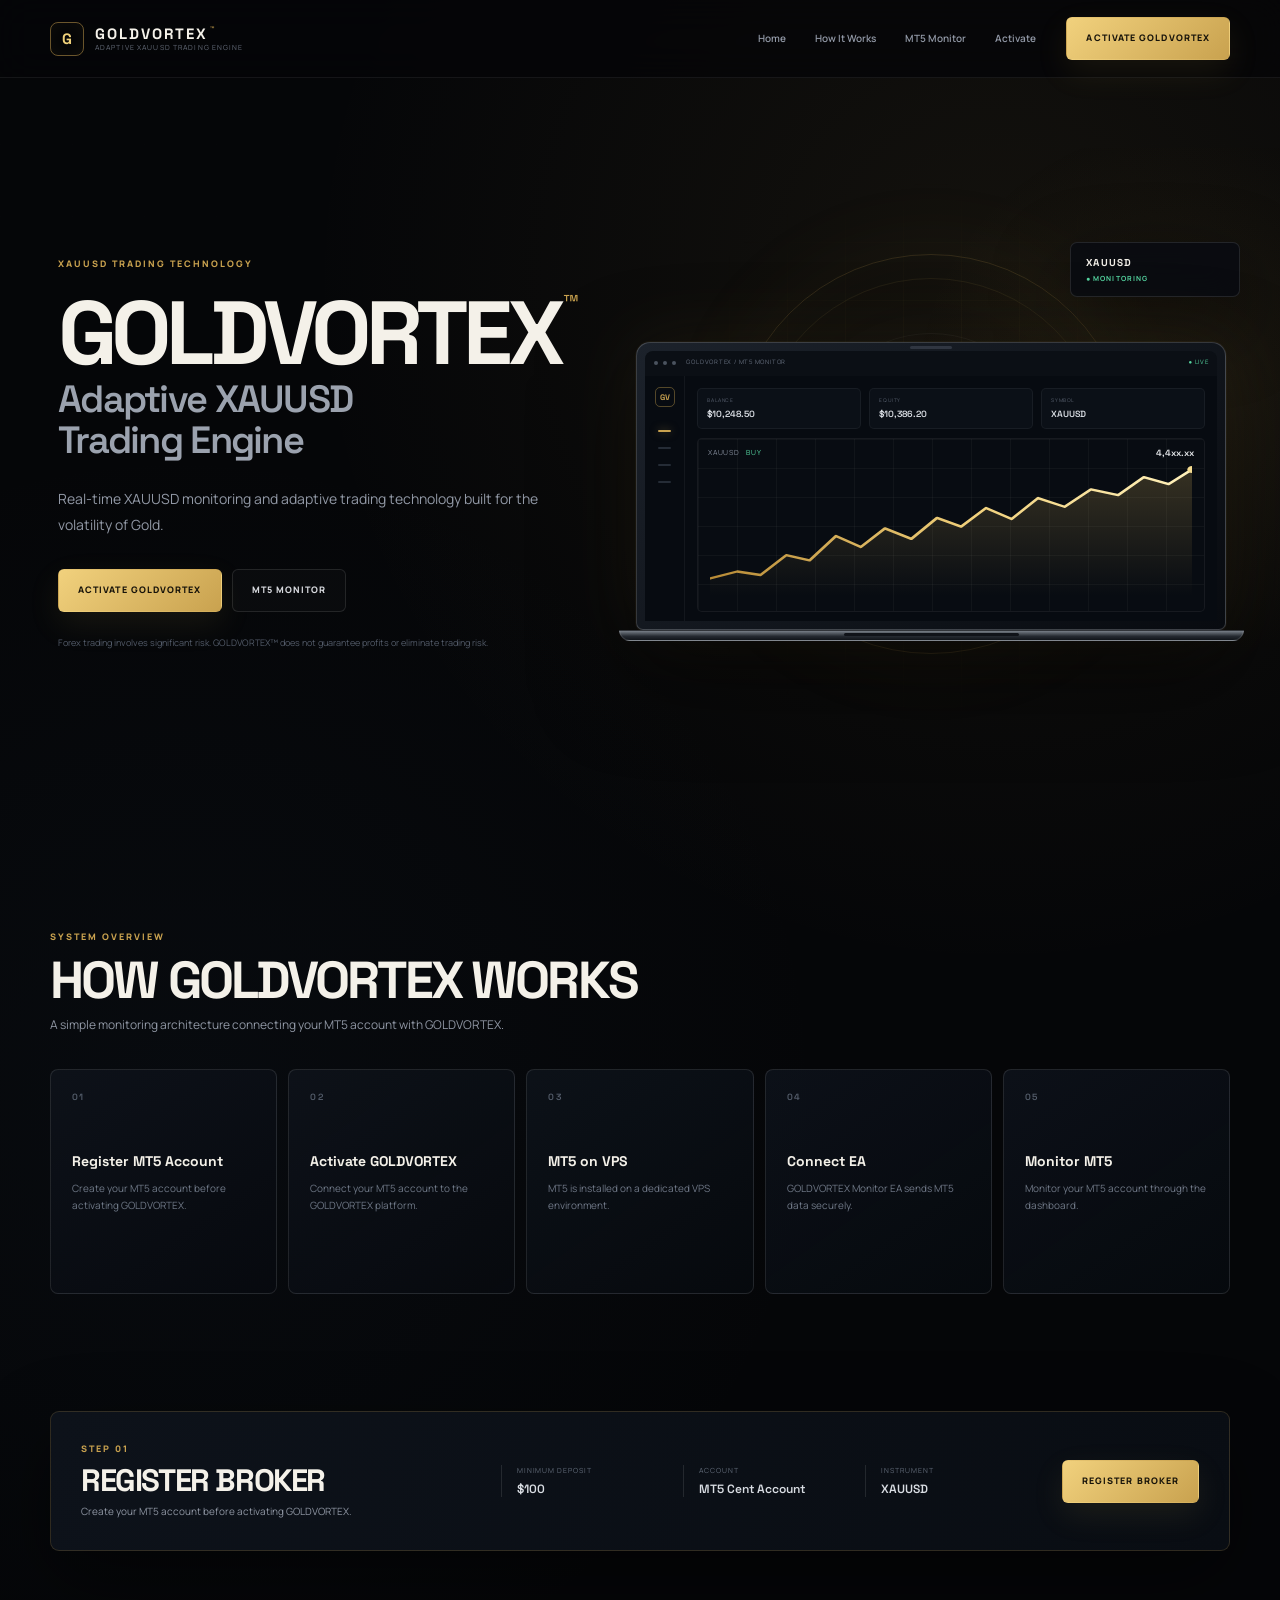
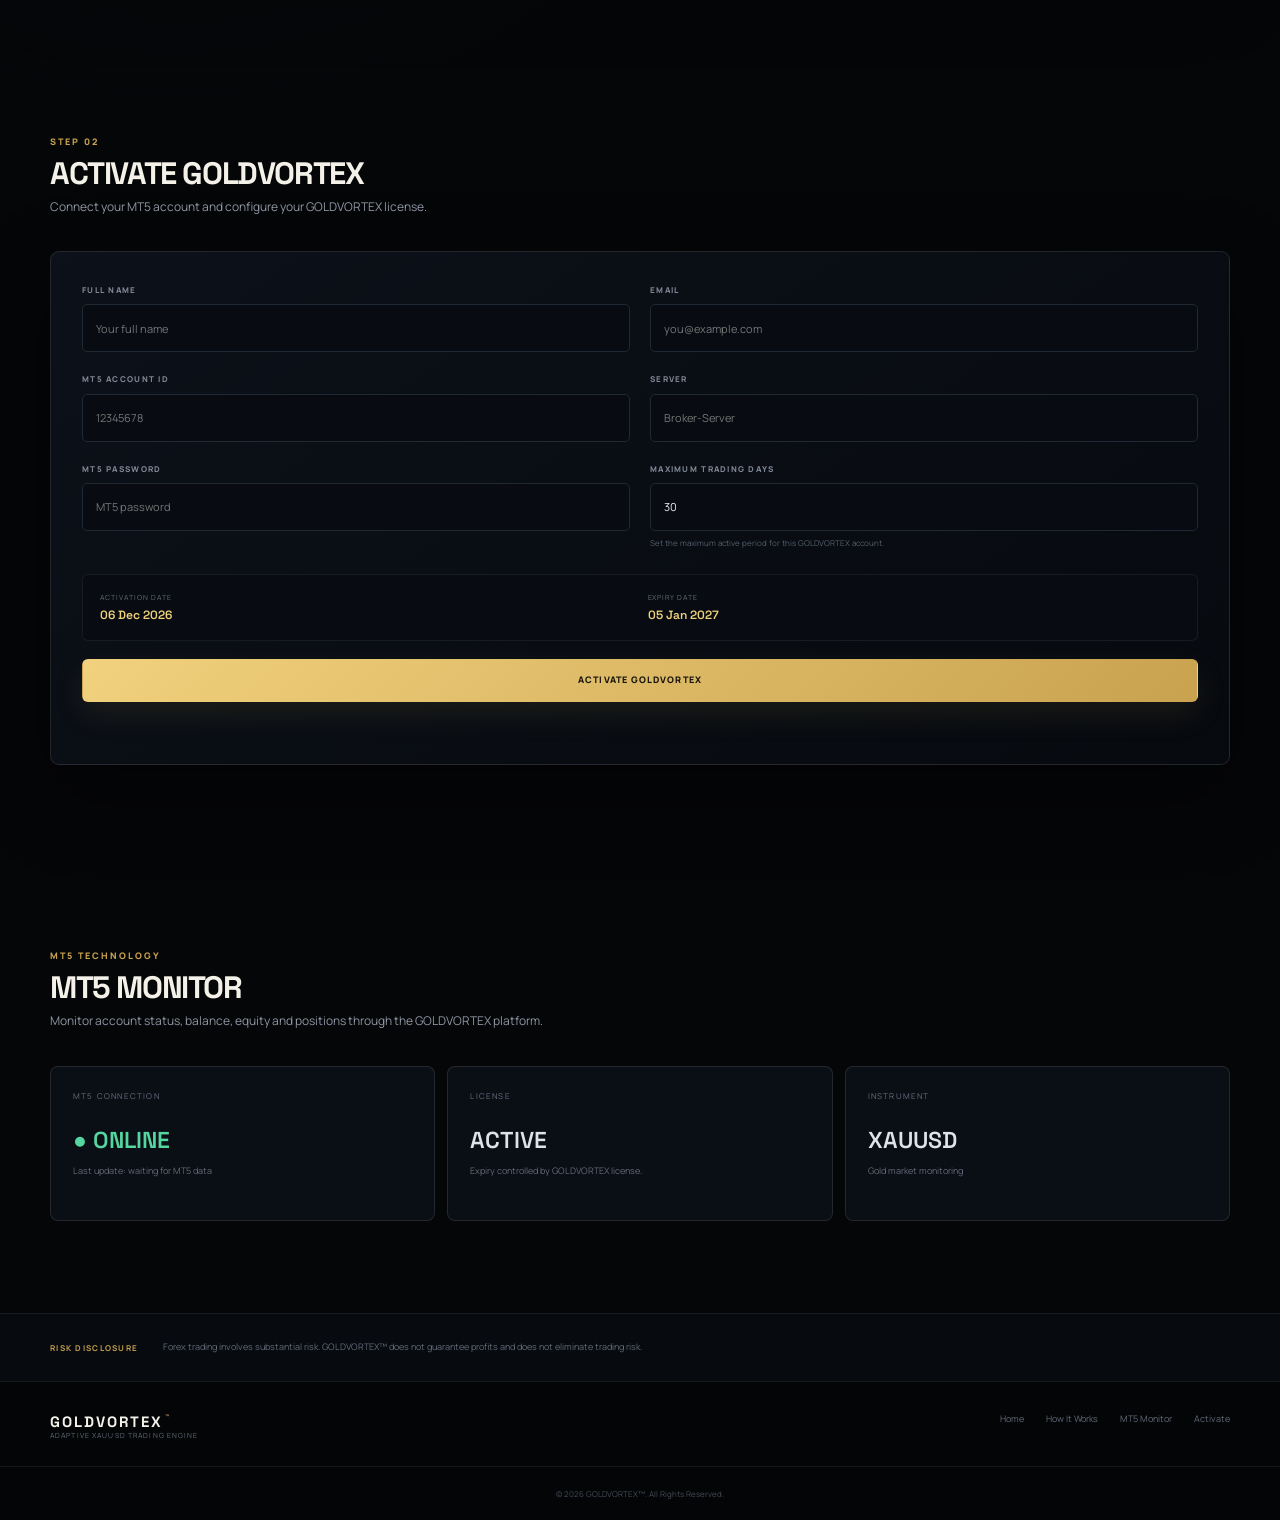
==== index.html @ 2e0321c1 "Add files via upload" ====
<!DOCTYPE html>
<html lang="en">
<head>
    <meta charset="UTF-8">
    <meta name="viewport" content="width=device-width, initial-scale=1.0">

    <title>GOLDVORTEX™ | Adaptive XAUUSD Trading Engine</title>

    <meta name="description"
          content="GOLDVORTEX™ - Adaptive XAUUSD Trading Engine">

    <link rel="preconnect" href="https://fonts.googleapis.com">
    <link rel="preconnect" href="https://fonts.gstatic.com" crossorigin>
    <link href="https://fonts.googleapis.com/css2?family=Manrope:wght@400;500;600;700;800&family=Space+Grotesk:wght@500;600;700&display=swap" rel="stylesheet">
    <link rel="stylesheet" href="style.css">
</head>

<body>

    <!-- =========================
         HEADER
    ========================== -->

    <header class="header">

        <div class="container nav">

            <div class="logo">
                <div class="logo-icon">G</div>

                <div>
                    <div class="logo-name">
                        GOLDVORTEX<span>™</span>
                    </div>

                    <div class="logo-tagline">
                        Adaptive XAUUSD Trading Engine
                    </div>
                </div>
            </div>


            <nav class="menu">

                <a href="#home">Home</a>

                <a href="#how-it-works">
                    How It Works
                </a>

                <a href="#monitor">
                    MT5 Monitor
                </a>

                <a href="#activate">
                    Activate
                </a>

            </nav>


            <a href="#activate"
               class="nav-button">
                ACTIVATE GOLDVORTEX
            </a>

        </div>

    </header>



    <!-- =========================
         HERO
    ========================== -->

    <main>

        <section id="home"
                 class="hero">

            <div class="container hero-grid">

                <div class="hero-content">

                    <div class="eyebrow">
                        XAUUSD TRADING TECHNOLOGY
                    </div>


                    <h1>
                        GOLDVORTEX<span>™</span>
                    </h1>


                    <h2>
                        Adaptive XAUUSD
                        <br>
                        Trading Engine
                    </h2>


                    <p>
                        Real-time XAUUSD monitoring and
                        adaptive trading technology built
                        for the volatility of Gold.
                    </p>


                    <div class="hero-buttons">

                        <a href="#activate"
                           class="button primary">
                            ACTIVATE GOLDVORTEX
                        </a>


                        <a href="#monitor"
                           class="button secondary">
                            MT5 MONITOR
                        </a>

                    </div>


                    <div class="risk-text">

                        Forex trading involves significant
                        risk. GOLDVORTEX™ does not guarantee
                        profits or eliminate trading risk.

                    </div>

                </div>



                <!-- VISUAL -->

                <div class="hero-visual">

                    <div class="grid-background"></div>


                    <div class="gold-ring">

                        <div class="g-symbol">
                            G
                        </div>

                    </div>


                    <div class="market-card">

                        <div>
                            XAUUSD
                        </div>

                        <div class="market-status">
                            ● MONITORING
                        </div>

                    </div>

                    <div class="laptop-visual" aria-label="GOLDVORTEX MT5 dashboard preview">
                        <div class="laptop-screen">
                            <div class="laptop-topbar">
                                <span class="terminal-dot"></span><span class="terminal-dot"></span><span class="terminal-dot"></span>
                                <span class="terminal-title">GOLDVORTEX / MT5 MONITOR</span>
                                <span class="terminal-live">● LIVE</span>
                            </div>
                            <div class="dashboard-mini">
                                <div class="mini-sidebar">
                                    <div class="mini-logo">GV</div>
                                    <span class="mini-active"></span><span></span><span></span><span></span>
                                </div>
                                <div class="mini-main">
                                    <div class="mini-stats">
                                        <div><small>BALANCE</small><b>$10,248.50</b></div>
                                        <div><small>EQUITY</small><b>$10,386.20</b></div>
                                        <div><small>SYMBOL</small><b>XAUUSD</b></div>
                                    </div>
                                    <div class="mini-chart">
                                        <div class="chart-grid"></div>
                                        <svg viewBox="0 0 620 235" preserveAspectRatio="none" aria-hidden="true">
                                            <defs>
                                                <linearGradient id="gvLine" x1="0" x2="1" y1="0" y2="0">
                                                    <stop offset="0" stop-color="#b88b36"/>
                                                    <stop offset=".55" stop-color="#f1d17c"/>
                                                    <stop offset="1" stop-color="#fff1bb"/>
                                                </linearGradient>
                                                <linearGradient id="gvFill" x1="0" x2="0" y1="0" y2="1">
                                                    <stop offset="0" stop-color="#d9b45c" stop-opacity=".22"/>
                                                    <stop offset="1" stop-color="#d9b45c" stop-opacity="0"/>
                                                </linearGradient>
                                            </defs>
                                            <path d="M0 205 L35 193 L65 199 L98 165 L128 174 L162 132 L194 151 L225 119 L259 137 L292 101 L323 116 L355 84 L388 103 L422 67 L456 82 L490 52 L525 62 L558 31 L590 43 L620 18 L620 235 L0 235 Z" fill="url(#gvFill)"/>
                                            <polyline points="0,205 35,193 65,199 98,165 128,174 162,132 194,151 225,119 259,137 292,101 323,116 355,84 388,103 422,67 456,82 490,52 525,62 558,31 590,43 620,18" fill="none" stroke="url(#gvLine)" stroke-width="4" stroke-linecap="round" stroke-linejoin="round"/>
                                            <circle cx="620" cy="18" r="6" fill="#f5dc91"/>
                                        </svg>
                                        <div class="mini-symbol">XAUUSD <span>BUY</span></div>
                                        <div class="mini-price">4,4xx.xx</div>
                                    </div>
                                </div>
                            </div>
                        </div>
                        <div class="laptop-base"><span></span></div>
                    </div>

                </div>

            </div>

        </section>



        <!-- =========================
             HOW IT WORKS
        ========================== -->

        <section id="how-it-works"
                 class="section">

            <div class="container">

                <div class="section-heading">

                    <div class="eyebrow">
                        SYSTEM OVERVIEW
                    </div>

                    <h2>
                        HOW GOLDVORTEX WORKS
                    </h2>

                    <p>
                        A simple monitoring architecture
                        connecting your MT5 account with
                        GOLDVORTEX.
                    </p>

                </div>


                <div class="steps">

                    <div class="step-card">

                        <div class="step-number">
                            01
                        </div>

                        <h3>
                            Register MT5 Account
                        </h3>

                        <p>
                            Create your MT5 account
                            before activating
                            GOLDVORTEX.
                        </p>

                    </div>


                    <div class="step-card">

                        <div class="step-number">
                            02
                        </div>

                        <h3>
                            Activate GOLDVORTEX
                        </h3>

                        <p>
                            Connect your MT5 account
                            to the GOLDVORTEX platform.
                        </p>

                    </div>


                    <div class="step-card">

                        <div class="step-number">
                            03
                        </div>

                        <h3>
                            MT5 on VPS
                        </h3>

                        <p>
                            MT5 is installed on a
                            dedicated VPS environment.
                        </p>

                    </div>


                    <div class="step-card">

                        <div class="step-number">
                            04
                        </div>

                        <h3>
                            Connect EA
                        </h3>

                        <p>
                            GOLDVORTEX Monitor EA
                            sends MT5 data securely.
                        </p>

                    </div>


                    <div class="step-card">

                        <div class="step-number">
                            05
                        </div>

                        <h3>
                            Monitor MT5
                        </h3>

                        <p>
                            Monitor your MT5 account
                            through the dashboard.
                        </p>

                    </div>

                </div>

            </div>

        </section>



        <!-- =========================
             BROKER
        ========================== -->

        <section class="section broker-section">

            <div class="container">

                <div class="broker-card">

                    <div>

                        <div class="eyebrow">
                            STEP 01
                        </div>

                        <h2>
                            REGISTER BROKER
                        </h2>

                        <p>
                            Create your MT5 account
                            before activating GOLDVORTEX.
                        </p>

                    </div>


                    <div class="broker-info">

                        <div>
                            <span>
                                Minimum Deposit
                            </span>

                            <strong>
                                $100
                            </strong>
                        </div>


                        <div>
                            <span>
                                Account
                            </span>

                            <strong>
                                MT5 Cent Account
                            </strong>
                        </div>


                        <div>
                            <span>
                                Instrument
                            </span>

                            <strong>
                                XAUUSD
                            </strong>
                        </div>

                    </div>


                    <a
                        href="https://ma.valetax-indonesia.com/p/165791"
                        target="_blank"
                        rel="noopener noreferrer"
                        class="button primary">

                        REGISTER BROKER

                    </a>

                </div>

            </div>

        </section>



        <!-- =========================
             ACTIVATION
        ========================== -->

        <section id="activate"
                 class="section activation-section">

            <div class="container">

                <div class="section-heading">

                    <div class="eyebrow">
                        STEP 02
                    </div>

                    <h2>
                        ACTIVATE GOLDVORTEX
                    </h2>

                    <p>
                        Connect your MT5 account and
                        configure your GOLDVORTEX license.
                    </p>

                </div>


                <div class="activation-card">

                    <form id="activationForm">

                        <div class="form-grid">


                            <div class="form-group">

                                <label>
                                    FULL NAME
                                </label>

                                <input
                                    type="text"
                                    id="name"
                                    placeholder="Your full name"
                                    required>

                            </div>


                            <div class="form-group">

                                <label>
                                    EMAIL
                                </label>

                                <input
                                    type="email"
                                    id="email"
                                    placeholder="you@example.com"
                                    required>

                            </div>


                            <div class="form-group">

                                <label>
                                    MT5 ACCOUNT ID
                                </label>

                                <input
                                    type="text"
                                    id="mt5"
                                    placeholder="12345678"
                                    required>

                            </div>


                            <div class="form-group">

                                <label>
                                    SERVER
                                </label>

                                <input
                                    type="text"
                                    id="server"
                                    placeholder="Broker-Server"
                                    required>

                            </div>


                            <div class="form-group">

                                <label>
                                    MT5 PASSWORD
                                </label>

                                <input
                                    type="password"
                                    id="password"
                                    placeholder="MT5 password"
                                    required>

                            </div>


                            <div class="form-group">

                                <label>
                                    MAXIMUM TRADING DAYS
                                </label>

                                <input
                                    type="number"
                                    id="tradingDays"
                                    min="1"
                                    value="30"
                                    placeholder="30"
                                    required>

                                <small>
                                    Set the maximum active period
                                    for this GOLDVORTEX account.
                                </small>

                            </div>

                        </div>


                        <div class="license-preview">

                            <div>

                                <span>
                                    ACTIVATION DATE
                                </span>

                                <strong id="activationDate">
                                    -
                                </strong>

                            </div>


                            <div>

                                <span>
                                    EXPIRY DATE
                                </span>

                                <strong id="expiryDate">
                                    -
                                </strong>

                            </div>

                        </div>


                        <button
                            type="submit"
                            class="button primary full">

                            ACTIVATE GOLDVORTEX

                        </button>


                        <div
                            id="activationMessage"
                            class="activation-message">

                        </div>

                    </form>

                </div>

            </div>

        </section>



        <!-- =========================
             MT5 MONITOR
        ========================== -->

        <section id="monitor"
                 class="section monitor-section">

            <div class="container">

                <div class="section-heading">

                    <div class="eyebrow">
                        MT5 TECHNOLOGY
                    </div>

                    <h2>
                        MT5 MONITOR
                    </h2>

                    <p>
                        Monitor account status,
                        balance, equity and positions
                        through the GOLDVORTEX platform.
                    </p>

                </div>


                <div class="monitor-grid">


                    <div class="monitor-card">

                        <span>
                            MT5 CONNECTION
                        </span>

                        <strong class="online">
                            ● ONLINE
                        </strong>

                        <small>
                            Last update:
                            waiting for MT5 data
                        </small>

                    </div>


                    <div class="monitor-card">

                        <span>
                            LICENSE
                        </span>

                        <strong>
                            ACTIVE
                        </strong>

                        <small>
                            Expiry controlled by
                            GOLDVORTEX license.
                        </small>

                    </div>


                    <div class="monitor-card">

                        <span>
                            INSTRUMENT
                        </span>

                        <strong>
                            XAUUSD
                        </strong>

                        <small>
                            Gold market monitoring
                        </small>

                    </div>

                </div>

            </div>

        </section>



        <!-- =========================
             DISCLAIMER
        ========================== -->

        <section class="disclaimer">

            <div class="container">

                <strong>
                    RISK DISCLOSURE
                </strong>

                <p>
                    Forex trading involves substantial risk.
                    GOLDVORTEX™ does not guarantee profits
                    and does not eliminate trading risk.
                </p>

            </div>

        </section>

    </main>



    <!-- =========================
         FOOTER
    ========================== -->

    <footer>

        <div class="container footer-content">

            <div>

                <div class="logo-name">
                    GOLDVORTEX<span>™</span>
                </div>

                <div class="logo-tagline">
                    Adaptive XAUUSD Trading Engine
                </div>

            </div>


            <div class="footer-links">

                <a href="#home">
                    Home
                </a>

                <a href="#how-it-works">
                    How It Works
                </a>

                <a href="#monitor">
                    MT5 Monitor
                </a>

                <a href="#activate">
                    Activate
                </a>

            </div>

        </div>


        <div class="copyright">

            © 2026 GOLDVORTEX™.
            All Rights Reserved.

        </div>

    </footer>


    <script src="script.js"></script>

</body>
</html>
---- style.css ----
:root{
  --bg:#050608;
  --bg-soft:#080b10;
  --panel:#0b0f16;
  --panel-2:#0e131c;
  --gold:#c9a24f;
  --gold-bright:#f0d27b;
  --gold-soft:rgba(201,162,79,.16);
  --text:#f4f1e9;
  --muted:#8f96a3;
  --muted-2:#666e7d;
  --line:rgba(255,255,255,.105);
  --line-soft:rgba(255,255,255,.065);
  --green:#55d5a0;
  --shadow:0 28px 80px rgba(0,0,0,.48);
}
*{box-sizing:border-box}
html{scroll-behavior:smooth}
body{
  margin:0;
  background:
    radial-gradient(circle at 78% 9%,rgba(201,162,79,.075),transparent 23%),
    radial-gradient(circle at 14% 35%,rgba(45,76,110,.065),transparent 28%),
    var(--bg);
  color:var(--text);
  font-family:"Manrope",Arial,sans-serif;
  line-height:1.65;
  overflow-x:hidden;
}
body:before{
  content:"";position:fixed;inset:0;z-index:-1;pointer-events:none;opacity:.32;
  background-image:linear-gradient(rgba(255,255,255,.018) 1px,transparent 1px),linear-gradient(90deg,rgba(255,255,255,.018) 1px,transparent 1px);
  background-size:72px 72px;
  mask-image:linear-gradient(to bottom,#000 0%,transparent 75%);
}
a{color:inherit;text-decoration:none}
button,input{font:inherit}
.container{width:min(1180px,calc(100% - 52px));margin:0 auto}
.header{
  position:sticky;top:0;z-index:100;
  height:78px;
  background:rgba(5,6,8,.82);
  border-bottom:1px solid var(--line-soft);
  backdrop-filter:blur(18px);
}
.nav{height:100%;display:flex;align-items:center;justify-content:space-between;gap:30px}
.logo{display:flex;align-items:center;gap:11px}
.logo-icon{
  width:34px;height:34px;border:1px solid rgba(201,162,79,.52);
  border-radius:8px;display:grid;place-items:center;
  color:var(--gold-bright);font:700 15px "Space Grotesk",sans-serif;
  box-shadow:inset 0 0 18px rgba(201,162,79,.06)
}
.logo-name{
  font:700 15px "Space Grotesk",sans-serif;
  letter-spacing:.13em;color:#f5f2ea
}
.logo-name span{color:var(--gold);font-size:8px;vertical-align:top;margin-left:2px}
.logo-tagline{
  color:#646c79;font-size:7px;letter-spacing:.16em;text-transform:uppercase;
  margin-top:-1px
}
.menu{display:flex;align-items:center;gap:29px;margin-left:auto}
.menu a{
  color:#9299a7;font-size:10px;font-weight:600;
  transition:.25s
}
.menu a:hover{color:var(--gold-bright)}
.nav-button,.button{
  display:inline-flex;align-items:center;justify-content:center;
  border-radius:6px;border:1px solid transparent;
  min-height:43px;padding:0 19px;
  font-size:9px;font-weight:800;letter-spacing:.12em;
  transition:.25s;cursor:pointer
}
.nav-button,.button.primary{
  color:#17130a;
  background:linear-gradient(135deg,#f1d17d,#c9a24f);
  box-shadow:0 12px 32px rgba(201,162,79,.10)
}
.nav-button:hover,.button.primary:hover{transform:translateY(-2px);filter:brightness(1.06)}
.button.secondary{
  color:#d7d9de;border-color:var(--line);
  background:rgba(255,255,255,.018)
}
.button.secondary:hover{border-color:rgba(201,162,79,.38)}
.hero{
  position:relative;min-height:760px;display:flex;align-items:center;
  padding:92px 0 100px;overflow:hidden
}
.hero:after{
  content:"";position:absolute;width:700px;height:500px;right:-260px;top:70px;
  background:radial-gradient(circle,rgba(201,162,79,.075),transparent 65%);
  pointer-events:none
}
.hero-grid{display:grid;grid-template-columns:46% 54%;align-items:center;gap:20px}
.hero-content{position:relative;z-index:5;padding-left:8px}
.eyebrow{
  color:var(--gold);font-size:9px;font-weight:800;letter-spacing:.22em;
  text-transform:uppercase
}
h1,h2,h3{font-family:"Space Grotesk",sans-serif}
.hero h1{
  margin:20px 0 4px;
  font-size:clamp(52px,7vw,91px);
  line-height:.92;letter-spacing:-.065em;font-weight:700
}
.hero h1 span{color:var(--gold);font-size:.32em;vertical-align:top;margin-left:3px}
.hero h2{
  margin:0 0 25px;
  color:#9ba2ae;font-size:clamp(24px,3vw,38px);
  line-height:1.08;letter-spacing:-.045em;font-weight:600
}
.hero-content>p{
  max-width:520px;color:#9299a6;font-size:14px;line-height:1.85;margin:0
}
.hero-buttons{display:flex;gap:10px;flex-wrap:wrap;margin-top:32px}
.risk-text{
  max-width:510px;margin-top:23px;color:#535b69;font-size:9px;line-height:1.7
}
.hero-visual{
  min-height:540px;position:relative;display:flex;align-items:center;justify-content:center
}
.grid-background{
  position:absolute;inset:0;border-radius:50%;
  background-image:linear-gradient(rgba(201,162,79,.045) 1px,transparent 1px),linear-gradient(90deg,rgba(201,162,79,.045) 1px,transparent 1px);
  background-size:58px 58px;
  mask-image:radial-gradient(circle,#000 20%,transparent 70%);
}
.gold-ring{
  position:absolute;width:400px;height:400px;border-radius:50%;
  border:1px solid rgba(201,162,79,.18);
  box-shadow:0 0 100px rgba(201,162,79,.055),inset 0 0 90px rgba(201,162,79,.035)
}
.gold-ring:before,.gold-ring:after{
  content:"";position:absolute;border-radius:50%;inset:23px;border:1px solid rgba(201,162,79,.09)
}
.gold-ring:after{inset:78px;border-color:rgba(255,255,255,.045)}
.g-symbol{
  position:absolute;inset:0;display:grid;place-items:center;
  color:rgba(201,162,79,.20);font:700 180px "Space Grotesk",sans-serif
}
.market-card{
  position:absolute;right:10px;top:58px;z-index:5;
  min-width:170px;padding:13px 15px;border:1px solid var(--line);
  border-radius:7px;background:rgba(9,12,17,.9);backdrop-filter:blur(14px);
  font:700 10px "Space Grotesk";letter-spacing:.13em;box-shadow:var(--shadow)
}
.market-status{color:var(--green);font:700 7px "Manrope";letter-spacing:.15em;margin-top:5px}

/* Laptop visual: an added hero decoration only; page section order remains unchanged. */
.laptop-visual{
  position:relative;z-index:8;width:min(590px,96%);margin-top:74px;
  filter:drop-shadow(0 32px 45px rgba(0,0,0,.55))
}
.laptop-screen{
  position:relative;padding:8px;border:1px solid rgba(255,255,255,.18);
  border-radius:14px 14px 7px 7px;background:linear-gradient(145deg,#1c222b,#080b10);
  box-shadow:0 0 0 1px rgba(201,162,79,.05),0 0 70px rgba(201,162,79,.08)
}
.laptop-screen:before{
  content:"";position:absolute;left:50%;top:3px;transform:translateX(-50%);
  width:42px;height:3px;border-radius:20px;background:#303641
}
.laptop-topbar{
  height:25px;display:flex;align-items:center;gap:5px;padding:0 9px;
  border-radius:8px 8px 0 0;background:#0b0f15;color:#687180;font-size:6px
}
.terminal-dot{width:4px;height:4px;border-radius:50%;background:#4b535f}
.terminal-title{margin-left:5px;letter-spacing:.13em}
.terminal-live{margin-left:auto;color:var(--green);letter-spacing:.12em}
.dashboard-mini{display:flex;height:245px;background:#070b11}
.mini-sidebar{width:40px;padding:11px 9px;border-right:1px solid rgba(255,255,255,.05);display:flex;flex-direction:column;align-items:center;gap:15px}
.mini-sidebar span{width:13px;height:2px;background:#252c36;border-radius:4px}
.mini-sidebar .mini-active{background:var(--gold);box-shadow:0 0 8px rgba(201,162,79,.5)}
.mini-logo{width:20px;height:20px;border:1px solid rgba(201,162,79,.4);border-radius:5px;display:grid;place-items:center;color:var(--gold);font:700 8px "Space Grotesk";margin-bottom:8px}
.mini-main{flex:1;padding:12px}
.mini-stats{display:grid;grid-template-columns:repeat(3,1fr);gap:8px;margin-bottom:9px}
.mini-stats>div{padding:8px 9px;border:1px solid rgba(255,255,255,.055);border-radius:5px;background:#0b1017}
.mini-stats small{display:block;color:#596170;font-size:5px;letter-spacing:.12em}
.mini-stats b{display:block;color:#d9dde3;font:600 9px "Space Grotesk";margin-top:3px}
.mini-chart{position:relative;height:174px;border:1px solid rgba(255,255,255,.06);border-radius:5px;overflow:hidden;background:#080c12}
.chart-grid{position:absolute;inset:0;background-image:linear-gradient(rgba(255,255,255,.035) 1px,transparent 1px),linear-gradient(90deg,rgba(255,255,255,.035) 1px,transparent 1px);background-size:39px 29px}
.mini-chart svg{position:absolute;inset:20px 12px 15px;width:calc(100% - 24px);height:calc(100% - 35px)}
.mini-symbol{position:absolute;top:8px;left:10px;color:#838b99;font-size:7px;letter-spacing:.1em}
.mini-symbol span{color:var(--green);margin-left:5px}
.mini-price{position:absolute;right:10px;top:8px;color:#e5e7ea;font:600 9px "Space Grotesk"}
.laptop-base{
  width:106%;height:11px;margin-left:-3%;border-radius:0 0 14px 14px;
  background:linear-gradient(180deg,#777e87,#252a31 58%,#11151a);
  border:1px solid rgba(255,255,255,.12);position:relative
}
.laptop-base span{
  position:absolute;width:28%;height:3px;left:36%;top:2px;border-radius:10px;
  background:#101319
}

.section{padding:92px 0}
.section-heading{margin-bottom:34px}
.section-heading h2{
  margin:9px 0 8px;font-size:clamp(32px,4.2vw,52px);
  line-height:1;letter-spacing:-.055em
}
.section-heading p{max-width:620px;margin:0;color:var(--muted);font-size:12px;line-height:1.8}
.steps{display:grid;grid-template-columns:repeat(5,1fr);gap:11px}
.step-card{
  min-height:225px;padding:21px;border:1px solid var(--line);
  border-radius:8px;background:linear-gradient(145deg,rgba(14,19,27,.86),rgba(7,10,15,.82));
  transition:.3s;position:relative;overflow:hidden
}
.step-card:before{
  content:"";position:absolute;inset:0;background:radial-gradient(circle at 15% 10%,rgba(201,162,79,.07),transparent 45%);opacity:0;transition:.3s
}
.step-card:hover{transform:translateY(-5px);border-color:rgba(201,162,79,.34)}
.step-card:hover:before{opacity:1}
.step-number{color:#555e6c;font:600 9px "Space Grotesk";letter-spacing:.15em}
.step-card h3{position:relative;margin:50px 0 9px;font-size:14px;line-height:1.25}
.step-card p{position:relative;color:#707988;font-size:10px;line-height:1.75;margin:0}
.broker-section{padding-top:25px}
.broker-card{
  display:grid;grid-template-columns:1.1fr 1.5fr auto;align-items:center;gap:30px;
  padding:30px;border:1px solid rgba(201,162,79,.20);border-radius:9px;
  background:linear-gradient(110deg,#0d121a,#090d13);
  box-shadow:var(--shadow)
}
.broker-card h2,.activation-section h2,.monitor-section h2{
  margin:8px 0 7px;font-size:31px;letter-spacing:-.045em;line-height:1
}
.broker-card p{margin:0;color:var(--muted);font-size:10px}
.broker-info{display:grid;grid-template-columns:repeat(3,1fr);gap:15px}
.broker-info>div{padding-left:15px;border-left:1px solid var(--line)}
.broker-info span,.license-preview span{display:block;color:#626b79;font-size:7px;letter-spacing:.14em;text-transform:uppercase}
.broker-info strong{display:block;color:#d9dde3;font:600 12px "Space Grotesk";margin-top:5px}
.activation-card{
  padding:31px;border:1px solid var(--line);border-radius:9px;
  background:linear-gradient(145deg,rgba(13,18,27,.95),rgba(7,10,15,.94));
  box-shadow:var(--shadow)
}
.form-grid{display:grid;grid-template-columns:repeat(2,1fr);gap:20px}
.form-group label{display:block;color:#7e8794;font-size:8px;font-weight:800;letter-spacing:.16em}
.form-group input{
  width:100%;height:48px;margin-top:8px;padding:0 13px;
  border:1px solid #202834;border-radius:5px;background:#080c12;color:#eef0f3;
  outline:none;font-size:11px;transition:.2s
}
.form-group input:focus{border-color:rgba(201,162,79,.55);box-shadow:0 0 0 3px rgba(201,162,79,.05)}
.form-group small{display:block;color:#555e6b;font-size:8px;line-height:1.5;margin-top:6px}
.license-preview{
  display:grid;grid-template-columns:1fr 1fr;gap:15px;margin-top:25px;
  padding:17px;border:1px solid var(--line-soft);border-radius:6px;background:#080c12
}
.license-preview strong{display:block;color:var(--gold-bright);font:600 12px "Space Grotesk";margin-top:4px}
.button.full{width:100%;margin-top:18px}
.activation-message{min-height:20px;text-align:center;color:#687181;font-size:9px;margin-top:11px}
.monitor-grid{display:grid;grid-template-columns:repeat(3,1fr);gap:12px}
.monitor-card{
  min-height:155px;padding:22px;border:1px solid var(--line);border-radius:8px;
  background:#0a0e15
}
.monitor-card>span{display:block;color:#666f7e;font-size:8px;letter-spacing:.15em}
.monitor-card strong{display:block;color:#dfe2e7;font:600 23px "Space Grotesk";margin:23px 0 9px}
.monitor-card strong.online{color:var(--green)}
.monitor-card small{display:block;color:#626b78;font-size:9px;line-height:1.6}
.disclaimer{padding:26px 0;border-top:1px solid var(--line-soft);border-bottom:1px solid var(--line-soft);background:#070a0f}
.disclaimer .container{display:flex;align-items:center;gap:25px}
.disclaimer strong{color:var(--gold);font-size:8px;letter-spacing:.16em;white-space:nowrap}
.disclaimer p{margin:0;color:#626b78;font-size:9px}
footer{padding:30px 0 20px;background:#040507}
.footer-content{display:flex;align-items:start;justify-content:space-between;gap:30px}
.footer-links{display:flex;gap:22px}
.footer-links a{color:#626a78;font-size:9px}
.footer-links a:hover{color:var(--gold)}
.copyright{text-align:center;color:#444c58;font-size:8px;margin-top:25px;padding-top:20px;border-top:1px solid var(--line-soft)}
@media(max-width:1000px){
  .menu{gap:16px}
  .hero-grid{grid-template-columns:1fr}
  .hero{padding-top:65px}
  .hero-content{max-width:700px}
  .hero-visual{min-height:570px}
  .steps{grid-template-columns:repeat(3,1fr)}
  .broker-card{grid-template-columns:1fr}
  .broker-info{max-width:700px}
}
@media(max-width:760px){
  .container{width:min(100% - 32px,640px)}
  .header{height:70px}
  .nav{height:70px}
  .menu,.nav-button{display:none}
  .hero{min-height:auto;padding:65px 0 75px}
  .hero h1{font-size:54px}
  .hero h2{font-size:27px}
  .hero-visual{min-height:480px;margin-top:15px}
  .gold-ring{width:310px;height:310px}
  .g-symbol{font-size:140px}
  .market-card{right:0;top:22px}
  .laptop-visual{width:100%;margin-top:85px}
  .dashboard-mini{height:210px}
  .steps,.monitor-grid{grid-template-columns:1fr}
  .step-card{min-height:180px}
  .step-card h3{margin-top:35px}
  .form-grid{grid-template-columns:1fr}
  .broker-info{grid-template-columns:1fr}
  .disclaimer .container,.footer-content{flex-direction:column;align-items:flex-start}
  .footer-links{flex-wrap:wrap}
}
@media(max-width:450px){
  .hero h1{font-size:46px}
  .hero-visual{min-height:410px}
  .gold-ring{width:255px;height:255px}
  .g-symbol{font-size:112px}
  .laptop-visual{margin-top:72px}
  .dashboard-mini{height:170px}
  .mini-sidebar{width:31px;padding:9px 6px}
  .mini-main{padding:8px}
  .mini-stats{gap:4px}
  .mini-stats>div{padding:5px}
  .mini-stats b{font-size:7px}
  .mini-chart{height:128px}
  .mini-stats small,.mini-sidebar,.terminal-title{font-size:4px}
  .terminal-live{font-size:5px}
}
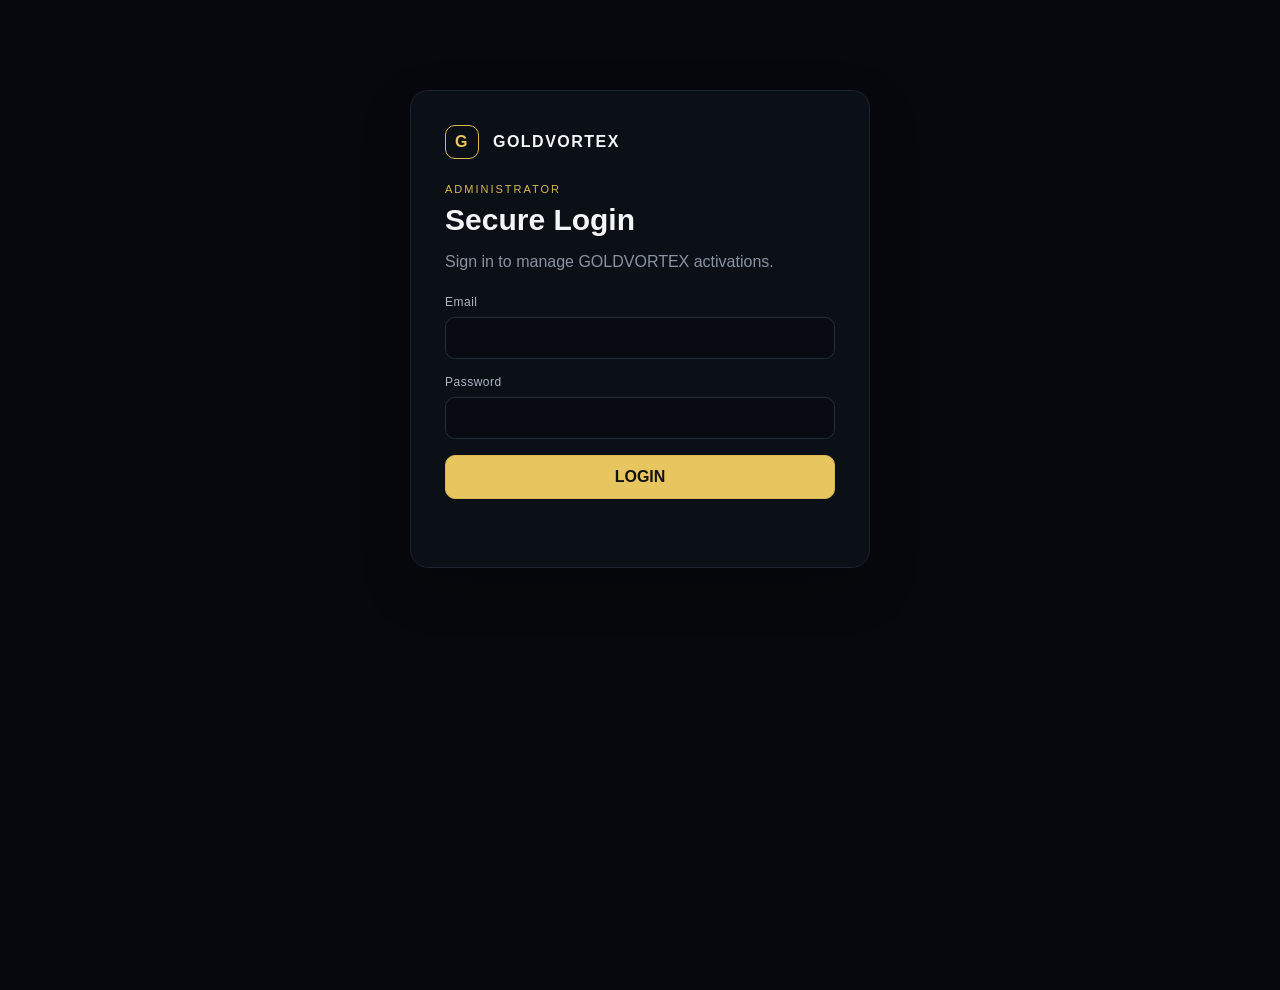
==== commit 1f44cc42: "Add files via upload" ====
--- a/index.html
+++ b/index.html
@@ -1,792 +1,90 @@
-<!DOCTYPE html>
+<!doctype html>
 <html lang="en">
 <head>
-    <meta charset="UTF-8">
-    <meta name="viewport" content="width=device-width, initial-scale=1.0">
+  <meta charset="utf-8">
+  <meta name="viewport" content="width=device-width,initial-scale=1">
+  <title>GOLDVORTEX Admin — Activation Management v1.0.2</title>
+  <link rel="stylesheet" href="./style.css">
+</head>
+<body>
+  <div id="app">
+    <section id="loginView" class="view">
+      <div class="card login-card">
+        <div class="brand"><span>G</span> GOLDVORTEX</div>
+        <div class="eyebrow">ADMINISTRATOR</div>
+        <h1>Secure Login</h1>
+        <p class="muted">Sign in to manage GOLDVORTEX activations.</p>
+        <form id="loginForm">
+          <label>Email<input id="loginEmail" type="email" autocomplete="username" required></label>
+          <label>Password<input id="loginPassword" type="password" autocomplete="current-password" required></label>
+          <button class="primary" type="submit">LOGIN</button>
+          <div id="loginMsg" class="msg"></div>
+        </form>
+      </div>
+    </section>
 
-    <title>GOLDVORTEX™ | Adaptive XAUUSD Trading Engine</title>
+    <section id="dashboardView" class="view hidden">
+      <header class="topbar">
+        <div class="brand"><span>G</span> GOLDVORTEX <small>ADMIN</small></div>
+        <div class="top-actions"><span id="adminName" class="muted"></span><button id="logoutBtn" class="ghost">LOGOUT</button></div>
+      </header>
 
-    <meta name="description"
-          content="GOLDVORTEX™ - Adaptive XAUUSD Trading Engine">
-
-    <link rel="preconnect" href="https://fonts.googleapis.com">
-    <link rel="preconnect" href="https://fonts.gstatic.com" crossorigin>
-    <link href="https://fonts.googleapis.com/css2?family=Manrope:wght@400;500;600;700;800&family=Space+Grotesk:wght@500;600;700&display=swap" rel="stylesheet">
-    <link rel="stylesheet" href="style.css">
-</head>
-
-<body>
-
-    <!-- =========================
-         HEADER
-    ========================== -->
-
-    <header class="header">
-
-        <div class="container nav">
-
-            <div class="logo">
-                <div class="logo-icon">G</div>
-
-                <div>
-                    <div class="logo-name">
-                        GOLDVORTEX<span>™</span>
-                    </div>
-
-                    <div class="logo-tagline">
-                        Adaptive XAUUSD Trading Engine
-                    </div>
-                </div>
-            </div>
-
-
-            <nav class="menu">
-
-                <a href="#home">Home</a>
-
-                <a href="#how-it-works">
-                    How It Works
-                </a>
-
-                <a href="#monitor">
-                    MT5 Monitor
-                </a>
-
-                <a href="#activate">
-                    Activate
-                </a>
-
-            </nav>
-
-
-            <a href="#activate"
-               class="nav-button">
-                ACTIVATE GOLDVORTEX
-            </a>
-
+      <main class="container">
+        <div class="hero">
+          <div>
+            <div class="eyebrow">ACTIVATION MANAGEMENT</div>
+            <h1>GoldVortex Activations</h1>
+            <p class="muted">Monitor customers who have activated GOLDVORTEX and open their activation details.</p>
+          </div>
+          <div class="hero-actions">
+            <button id="refreshBtn" class="ghost">REFRESH ACTIVATIONS</button>
+            <input id="monitorLicense" class="monitor-input" placeholder="Enter License Key e.g. GVX-MT5-193891875">
+            <button id="loadMonitorBtn" class="primary">LOAD MONITOR</button>
+          </div>
         </div>
 
-    </header>
+        <div id="stats" class="stats"></div>
 
-
-
-    <!-- =========================
-         HERO
-    ========================== -->
-
-    <main>
-
-        <section id="home"
-                 class="hero">
-
-            <div class="container hero-grid">
-
-                <div class="hero-content">
-
-                    <div class="eyebrow">
-                        XAUUSD TRADING TECHNOLOGY
-                    </div>
-
-
-                    <h1>
-                        GOLDVORTEX<span>™</span>
-                    </h1>
-
-
-                    <h2>
-                        Adaptive XAUUSD
-                        <br>
-                        Trading Engine
-                    </h2>
-
-
-                    <p>
-                        Real-time XAUUSD monitoring and
-                        adaptive trading technology built
-                        for the volatility of Gold.
-                    </p>
-
-
-                    <div class="hero-buttons">
-
-                        <a href="#activate"
-                           class="button primary">
-                            ACTIVATE GOLDVORTEX
-                        </a>
-
-
-                        <a href="#monitor"
-                           class="button secondary">
-                            MT5 MONITOR
-                        </a>
-
-                    </div>
-
-
-                    <div class="risk-text">
-
-                        Forex trading involves significant
-                        risk. GOLDVORTEX™ does not guarantee
-                        profits or eliminate trading risk.
-
-                    </div>
-
-                </div>
-
-
-
-                <!-- VISUAL -->
-
-                <div class="hero-visual">
-
-                    <div class="grid-background"></div>
-
-
-                    <div class="gold-ring">
-
-                        <div class="g-symbol">
-                            G
-                        </div>
-
-                    </div>
-
-
-                    <div class="market-card">
-
-                        <div>
-                            XAUUSD
-                        </div>
-
-                        <div class="market-status">
-                            ● MONITORING
-                        </div>
-
-                    </div>
-
-                    <div class="laptop-visual" aria-label="GOLDVORTEX MT5 dashboard preview">
-                        <div class="laptop-screen">
-                            <div class="laptop-topbar">
-                                <span class="terminal-dot"></span><span class="terminal-dot"></span><span class="terminal-dot"></span>
-                                <span class="terminal-title">GOLDVORTEX / MT5 MONITOR</span>
-                                <span class="terminal-live">● LIVE</span>
-                            </div>
-                            <div class="dashboard-mini">
-                                <div class="mini-sidebar">
-                                    <div class="mini-logo">GV</div>
-                                    <span class="mini-active"></span><span></span><span></span><span></span>
-                                </div>
-                                <div class="mini-main">
-                                    <div class="mini-stats">
-                                        <div><small>BALANCE</small><b>$10,248.50</b></div>
-                                        <div><small>EQUITY</small><b>$10,386.20</b></div>
-                                        <div><small>SYMBOL</small><b>XAUUSD</b></div>
-                                    </div>
-                                    <div class="mini-chart">
-                                        <div class="chart-grid"></div>
-                                        <svg viewBox="0 0 620 235" preserveAspectRatio="none" aria-hidden="true">
-                                            <defs>
-                                                <linearGradient id="gvLine" x1="0" x2="1" y1="0" y2="0">
-                                                    <stop offset="0" stop-color="#b88b36"/>
-                                                    <stop offset=".55" stop-color="#f1d17c"/>
-                                                    <stop offset="1" stop-color="#fff1bb"/>
-                                                </linearGradient>
-                                                <linearGradient id="gvFill" x1="0" x2="0" y1="0" y2="1">
-                                                    <stop offset="0" stop-color="#d9b45c" stop-opacity=".22"/>
-                                                    <stop offset="1" stop-color="#d9b45c" stop-opacity="0"/>
-                                                </linearGradient>
-                                            </defs>
-                                            <path d="M0 205 L35 193 L65 199 L98 165 L128 174 L162 132 L194 151 L225 119 L259 137 L292 101 L323 116 L355 84 L388 103 L422 67 L456 82 L490 52 L525 62 L558 31 L590 43 L620 18 L620 235 L0 235 Z" fill="url(#gvFill)"/>
-                                            <polyline points="0,205 35,193 65,199 98,165 128,174 162,132 194,151 225,119 259,137 292,101 323,116 355,84 388,103 422,67 456,82 490,52 525,62 558,31 590,43 620,18" fill="none" stroke="url(#gvLine)" stroke-width="4" stroke-linecap="round" stroke-linejoin="round"/>
-                                            <circle cx="620" cy="18" r="6" fill="#f5dc91"/>
-                                        </svg>
-                                        <div class="mini-symbol">XAUUSD <span>BUY</span></div>
-                                        <div class="mini-price">4,4xx.xx</div>
-                                    </div>
-                                </div>
-                            </div>
-                        </div>
-                        <div class="laptop-base"><span></span></div>
-                    </div>
-
-                </div>
-
+        <section id="monitorCard" class="card hidden">
+          <div class="section-head">
+            <div>
+              <div class="eyebrow">MT5 MONITOR</div>
+              <h2 id="monitorTitle">—</h2>
+              <p id="monitorSubtitle" class="muted small"></p>
             </div>
-
+            <button id="closeMonitor" class="ghost">CLOSE</button>
+          </div>
+          <div id="monitorGrid" class="detail-grid"></div>
+          <div id="monitorPositions" class="table-wrap"></div>
         </section>
 
-
-
-        <!-- =========================
-             HOW IT WORKS
-        ========================== -->
-
-        <section id="how-it-works"
-                 class="section">
-
-            <div class="container">
-
-                <div class="section-heading">
-
-                    <div class="eyebrow">
-                        SYSTEM OVERVIEW
-                    </div>
-
-                    <h2>
-                        HOW GOLDVORTEX WORKS
-                    </h2>
-
-                    <p>
-                        A simple monitoring architecture
-                        connecting your MT5 account with
-                        GOLDVORTEX.
-                    </p>
-
-                </div>
-
-
-                <div class="steps">
-
-                    <div class="step-card">
-
-                        <div class="step-number">
-                            01
-                        </div>
-
-                        <h3>
-                            Register MT5 Account
-                        </h3>
-
-                        <p>
-                            Create your MT5 account
-                            before activating
-                            GOLDVORTEX.
-                        </p>
-
-                    </div>
-
-
-                    <div class="step-card">
-
-                        <div class="step-number">
-                            02
-                        </div>
-
-                        <h3>
-                            Activate GOLDVORTEX
-                        </h3>
-
-                        <p>
-                            Connect your MT5 account
-                            to the GOLDVORTEX platform.
-                        </p>
-
-                    </div>
-
-
-                    <div class="step-card">
-
-                        <div class="step-number">
-                            03
-                        </div>
-
-                        <h3>
-                            MT5 on VPS
-                        </h3>
-
-                        <p>
-                            MT5 is installed on a
-                            dedicated VPS environment.
-                        </p>
-
-                    </div>
-
-
-                    <div class="step-card">
-
-                        <div class="step-number">
-                            04
-                        </div>
-
-                        <h3>
-                            Connect EA
-                        </h3>
-
-                        <p>
-                            GOLDVORTEX Monitor EA
-                            sends MT5 data securely.
-                        </p>
-
-                    </div>
-
-
-                    <div class="step-card">
-
-                        <div class="step-number">
-                            05
-                        </div>
-
-                        <h3>
-                            Monitor MT5
-                        </h3>
-
-                        <p>
-                            Monitor your MT5 account
-                            through the dashboard.
-                        </p>
-
-                    </div>
-
-                </div>
-
+        <section class="card">
+          <div class="section-head">
+            <div>
+              <h2>Activation List</h2>
+              <p class="muted small">Source: existing GOLDVORTEX Admin API. No change to Worker v1.8.4.</p>
             </div>
-
+            <input id="searchBox" class="search" placeholder="Search name, email, account, license...">
+          </div>
+          <div id="tableWrap" class="table-wrap">
+            <div class="loading">Loading...</div>
+          </div>
         </section>
 
-
-
-        <!-- =========================
-             BROKER
-        ========================== -->
-
-        <section class="section broker-section">
-
-            <div class="container">
-
-                <div class="broker-card">
-
-                    <div>
-
-                        <div class="eyebrow">
-                            STEP 01
-                        </div>
-
-                        <h2>
-                            REGISTER BROKER
-                        </h2>
-
-                        <p>
-                            Create your MT5 account
-                            before activating GOLDVORTEX.
-                        </p>
-
-                    </div>
-
-
-                    <div class="broker-info">
-
-                        <div>
-                            <span>
-                                Minimum Deposit
-                            </span>
-
-                            <strong>
-                                $100
-                            </strong>
-                        </div>
-
-
-                        <div>
-                            <span>
-                                Account
-                            </span>
-
-                            <strong>
-                                MT5 Cent Account
-                            </strong>
-                        </div>
-
-
-                        <div>
-                            <span>
-                                Instrument
-                            </span>
-
-                            <strong>
-                                XAUUSD
-                            </strong>
-                        </div>
-
-                    </div>
-
-
-                    <a
-                        href="https://ma.valetax-indonesia.com/p/165791"
-                        target="_blank"
-                        rel="noopener noreferrer"
-                        class="button primary">
-
-                        REGISTER BROKER
-
-                    </a>
-
-                </div>
-
+        <section id="detailCard" class="card hidden">
+          <div class="section-head">
+            <div>
+              <div class="eyebrow">ACTIVATION DETAILS</div>
+              <h2 id="detailTitle">—</h2>
             </div>
-
+            <button id="closeDetail" class="ghost">CLOSE</button>
+          </div>
+          <div id="detailGrid" class="detail-grid"></div>
+          <div id="credentialNote" class="note hidden"></div>
         </section>
-
-
-
-        <!-- =========================
-             ACTIVATION
-        ========================== -->
-
-        <section id="activate"
-                 class="section activation-section">
-
-            <div class="container">
-
-                <div class="section-heading">
-
-                    <div class="eyebrow">
-                        STEP 02
-                    </div>
-
-                    <h2>
-                        ACTIVATE GOLDVORTEX
-                    </h2>
-
-                    <p>
-                        Connect your MT5 account and
-                        configure your GOLDVORTEX license.
-                    </p>
-
-                </div>
-
-
-                <div class="activation-card">
-
-                    <form id="activationForm">
-
-                        <div class="form-grid">
-
-
-                            <div class="form-group">
-
-                                <label>
-                                    FULL NAME
-                                </label>
-
-                                <input
-                                    type="text"
-                                    id="name"
-                                    placeholder="Your full name"
-                                    required>
-
-                            </div>
-
-
-                            <div class="form-group">
-
-                                <label>
-                                    EMAIL
-                                </label>
-
-                                <input
-                                    type="email"
-                                    id="email"
-                                    placeholder="you@example.com"
-                                    required>
-
-                            </div>
-
-
-                            <div class="form-group">
-
-                                <label>
-                                    MT5 ACCOUNT ID
-                                </label>
-
-                                <input
-                                    type="text"
-                                    id="mt5"
-                                    placeholder="12345678"
-                                    required>
-
-                            </div>
-
-
-                            <div class="form-group">
-
-                                <label>
-                                    SERVER
-                                </label>
-
-                                <input
-                                    type="text"
-                                    id="server"
-                                    placeholder="Broker-Server"
-                                    required>
-
-                            </div>
-
-
-                            <div class="form-group">
-
-                                <label>
-                                    MT5 PASSWORD
-                                </label>
-
-                                <input
-                                    type="password"
-                                    id="password"
-                                    placeholder="MT5 password"
-                                    required>
-
-                            </div>
-
-
-                            <div class="form-group">
-
-                                <label>
-                                    MAXIMUM TRADING DAYS
-                                </label>
-
-                                <input
-                                    type="number"
-                                    id="tradingDays"
-                                    min="1"
-                                    value="30"
-                                    placeholder="30"
-                                    required>
-
-                                <small>
-                                    Set the maximum active period
-                                    for this GOLDVORTEX account.
-                                </small>
-
-                            </div>
-
-                        </div>
-
-
-                        <div class="license-preview">
-
-                            <div>
-
-                                <span>
-                                    ACTIVATION DATE
-                                </span>
-
-                                <strong id="activationDate">
-                                    -
-                                </strong>
-
-                            </div>
-
-
-                            <div>
-
-                                <span>
-                                    EXPIRY DATE
-                                </span>
-
-                                <strong id="expiryDate">
-                                    -
-                                </strong>
-
-                            </div>
-
-                        </div>
-
-
-                        <button
-                            type="submit"
-                            class="button primary full">
-
-                            ACTIVATE GOLDVORTEX
-
-                        </button>
-
-
-                        <div
-                            id="activationMessage"
-                            class="activation-message">
-
-                        </div>
-
-                    </form>
-
-                </div>
-
-            </div>
-
-        </section>
-
-
-
-        <!-- =========================
-             MT5 MONITOR
-        ========================== -->
-
-        <section id="monitor"
-                 class="section monitor-section">
-
-            <div class="container">
-
-                <div class="section-heading">
-
-                    <div class="eyebrow">
-                        MT5 TECHNOLOGY
-                    </div>
-
-                    <h2>
-                        MT5 MONITOR
-                    </h2>
-
-                    <p>
-                        Monitor account status,
-                        balance, equity and positions
-                        through the GOLDVORTEX platform.
-                    </p>
-
-                </div>
-
-
-                <div class="monitor-grid">
-
-
-                    <div class="monitor-card">
-
-                        <span>
-                            MT5 CONNECTION
-                        </span>
-
-                        <strong class="online">
-                            ● ONLINE
-                        </strong>
-
-                        <small>
-                            Last update:
-                            waiting for MT5 data
-                        </small>
-
-                    </div>
-
-
-                    <div class="monitor-card">
-
-                        <span>
-                            LICENSE
-                        </span>
-
-                        <strong>
-                            ACTIVE
-                        </strong>
-
-                        <small>
-                            Expiry controlled by
-                            GOLDVORTEX license.
-                        </small>
-
-                    </div>
-
-
-                    <div class="monitor-card">
-
-                        <span>
-                            INSTRUMENT
-                        </span>
-
-                        <strong>
-                            XAUUSD
-                        </strong>
-
-                        <small>
-                            Gold market monitoring
-                        </small>
-
-                    </div>
-
-                </div>
-
-            </div>
-
-        </section>
-
-
-
-        <!-- =========================
-             DISCLAIMER
-        ========================== -->
-
-        <section class="disclaimer">
-
-            <div class="container">
-
-                <strong>
-                    RISK DISCLOSURE
-                </strong>
-
-                <p>
-                    Forex trading involves substantial risk.
-                    GOLDVORTEX™ does not guarantee profits
-                    and does not eliminate trading risk.
-                </p>
-
-            </div>
-
-        </section>
-
-    </main>
-
-
-
-    <!-- =========================
-         FOOTER
-    ========================== -->
-
-    <footer>
-
-        <div class="container footer-content">
-
-            <div>
-
-                <div class="logo-name">
-                    GOLDVORTEX<span>™</span>
-                </div>
-
-                <div class="logo-tagline">
-                    Adaptive XAUUSD Trading Engine
-                </div>
-
-            </div>
-
-
-            <div class="footer-links">
-
-                <a href="#home">
-                    Home
-                </a>
-
-                <a href="#how-it-works">
-                    How It Works
-                </a>
-
-                <a href="#monitor">
-                    MT5 Monitor
-                </a>
-
-                <a href="#activate">
-                    Activate
-                </a>
-
-            </div>
-
-        </div>
-
-
-        <div class="copyright">
-
-            © 2026 GOLDVORTEX™.
-            All Rights Reserved.
-
-        </div>
-
-    </footer>
-
-
-    <script src="script.js"></script>
-
+      </main>
+    </section>
+  </div>
+  <script src="./app.js"></script>
 </body>
-</html>+</html>
--- a/style.css
+++ b/style.css
@@ -1,322 +1,4 @@
+*{box-sizing:border-box}body{margin:0;background:#06080d;color:#f3f5f7;font-family:Inter,Arial,sans-serif}button,input{font:inherit}.hidden{display:none!important}.view{min-height:100vh}.login-card{width:min(460px,92vw);margin:10vh auto;padding:34px}.card{background:#0b0f16;border:1px solid #1c2430;border-radius:18px;box-shadow:0 20px 50px rgba(0,0,0,.22)}.brand{font-weight:800;letter-spacing:1.5px}.brand span{display:inline-grid;place-items:center;width:34px;height:34px;border:1px solid #dcb957;border-radius:10px;color:#e8c65e;margin-right:8px}.brand small{font-size:10px;color:#7d8795;margin-left:8px}.eyebrow{font-size:11px;letter-spacing:2px;color:#d9b84f;margin-top:24px}.login-card h1,.hero h1{margin:8px 0 6px;font-size:30px}.muted{color:#8993a2}.small{font-size:12px}form{display:grid;gap:16px;margin-top:24px}label{display:grid;gap:8px;font-size:12px;letter-spacing:.5px;color:#aeb7c4}input{width:100%;background:#080b11;color:#fff;border:1px solid #252e3b;border-radius:10px;padding:13px 14px;outline:none}input:focus{border-color:#dcb957}.primary,.ghost{border-radius:10px;padding:12px 18px;cursor:pointer;font-weight:800}.primary{border:1px solid #dcb957;background:#e7c55f;color:#121212}.ghost{background:transparent;color:#d8dee7;border:1px solid #2b3542}.msg{min-height:18px;color:#ff7c88;font-size:13px}.topbar{height:70px;border-bottom:1px solid #171e28;display:flex;align-items:center;justify-content:space-between;padding:0 5vw;background:#070a10;position:sticky;top:0;z-index:5}.top-actions{display:flex;align-items:center;gap:14px}.container{width:min(1200px,92vw);margin:34px auto 80px}.hero{display:flex;justify-content:space-between;align-items:end;gap:20px;margin-bottom:24px}.stats{display:grid;grid-template-columns:repeat(4,1fr);gap:14px;margin-bottom:18px}.stat{padding:20px;border:1px solid #1c2430;background:#0b0f16;border-radius:14px}.stat .value{font-size:28px;font-weight:800;margin-top:7px}.stat .label{font-size:11px;letter-spacing:1.5px;color:#7f8997}.section-head{display:flex;justify-content:space-between;gap:18px;align-items:center;padding:20px 22px;border-bottom:1px solid #1a222d}.search{max-width:330px}.table-wrap{overflow:auto}.table{width:100%;border-collapse:collapse}.table th,.table td{text-align:left;padding:14px 18px;border-bottom:1px solid #171e28;white-space:nowrap}.table th{font-size:10px;letter-spacing:1.2px;color:#778292}.table td{font-size:13px}.status{display:inline-flex;align-items:center;gap:7px;font-size:11px;font-weight:800}.dot{width:7px;height:7px;border-radius:50%;background:#8d98a6}.active .dot{background:#4ee18b}.expired .dot{background:#ff626f}.pending .dot{background:#e5bf4f}.viewbtn{padding:7px 11px;border-radius:8px;border:1px solid #2b3542;background:#10151d;color:#e9edf2;cursor:pointer}.loading,.empty{padding:28px;color:#7f8997;text-align:center}.detail-grid{display:grid;grid-template-columns:repeat(3,1fr);gap:1px;background:#1a222d;margin:22px;border:1px solid #1a222d;border-radius:12px;overflow:hidden}.detail-item{background:#0b0f16;padding:17px}.detail-item .k{font-size:10px;letter-spacing:1.2px;color:#7c8795;margin-bottom:7px}.detail-item .v{font-size:14px;word-break:break-word}.note{margin:0 22px 22px;padding:14px;border:1px solid #3a3218;background:#17140b;color:#d8c98d;border-radius:10px;font-size:12px}.pill{padding:4px 8px;border-radius:99px;background:#151b24;border:1px solid #293240}.error{color:#ff7c88}@media(max-width:800px){.stats{grid-template-columns:repeat(2,1fr)}.hero{align-items:flex-start;flex-direction:column}.detail-grid{grid-template-columns:1fr}.section-head{align-items:flex-start;flex-direction:column}.search{max-width:none}.topbar{padding:0 4vw}}@media(max-width:500px){.stats{grid-template-columns:1fr}.login-card{margin:4vh auto}.table th,.table td{padding:11px 12px}}
 
-:root{
-  --bg:#050608;
-  --bg-soft:#080b10;
-  --panel:#0b0f16;
-  --panel-2:#0e131c;
-  --gold:#c9a24f;
-  --gold-bright:#f0d27b;
-  --gold-soft:rgba(201,162,79,.16);
-  --text:#f4f1e9;
-  --muted:#8f96a3;
-  --muted-2:#666e7d;
-  --line:rgba(255,255,255,.105);
-  --line-soft:rgba(255,255,255,.065);
-  --green:#55d5a0;
-  --shadow:0 28px 80px rgba(0,0,0,.48);
-}
-*{box-sizing:border-box}
-html{scroll-behavior:smooth}
-body{
-  margin:0;
-  background:
-    radial-gradient(circle at 78% 9%,rgba(201,162,79,.075),transparent 23%),
-    radial-gradient(circle at 14% 35%,rgba(45,76,110,.065),transparent 28%),
-    var(--bg);
-  color:var(--text);
-  font-family:"Manrope",Arial,sans-serif;
-  line-height:1.65;
-  overflow-x:hidden;
-}
-body:before{
-  content:"";position:fixed;inset:0;z-index:-1;pointer-events:none;opacity:.32;
-  background-image:linear-gradient(rgba(255,255,255,.018) 1px,transparent 1px),linear-gradient(90deg,rgba(255,255,255,.018) 1px,transparent 1px);
-  background-size:72px 72px;
-  mask-image:linear-gradient(to bottom,#000 0%,transparent 75%);
-}
-a{color:inherit;text-decoration:none}
-button,input{font:inherit}
-.container{width:min(1180px,calc(100% - 52px));margin:0 auto}
-.header{
-  position:sticky;top:0;z-index:100;
-  height:78px;
-  background:rgba(5,6,8,.82);
-  border-bottom:1px solid var(--line-soft);
-  backdrop-filter:blur(18px);
-}
-.nav{height:100%;display:flex;align-items:center;justify-content:space-between;gap:30px}
-.logo{display:flex;align-items:center;gap:11px}
-.logo-icon{
-  width:34px;height:34px;border:1px solid rgba(201,162,79,.52);
-  border-radius:8px;display:grid;place-items:center;
-  color:var(--gold-bright);font:700 15px "Space Grotesk",sans-serif;
-  box-shadow:inset 0 0 18px rgba(201,162,79,.06)
-}
-.logo-name{
-  font:700 15px "Space Grotesk",sans-serif;
-  letter-spacing:.13em;color:#f5f2ea
-}
-.logo-name span{color:var(--gold);font-size:8px;vertical-align:top;margin-left:2px}
-.logo-tagline{
-  color:#646c79;font-size:7px;letter-spacing:.16em;text-transform:uppercase;
-  margin-top:-1px
-}
-.menu{display:flex;align-items:center;gap:29px;margin-left:auto}
-.menu a{
-  color:#9299a7;font-size:10px;font-weight:600;
-  transition:.25s
-}
-.menu a:hover{color:var(--gold-bright)}
-.nav-button,.button{
-  display:inline-flex;align-items:center;justify-content:center;
-  border-radius:6px;border:1px solid transparent;
-  min-height:43px;padding:0 19px;
-  font-size:9px;font-weight:800;letter-spacing:.12em;
-  transition:.25s;cursor:pointer
-}
-.nav-button,.button.primary{
-  color:#17130a;
-  background:linear-gradient(135deg,#f1d17d,#c9a24f);
-  box-shadow:0 12px 32px rgba(201,162,79,.10)
-}
-.nav-button:hover,.button.primary:hover{transform:translateY(-2px);filter:brightness(1.06)}
-.button.secondary{
-  color:#d7d9de;border-color:var(--line);
-  background:rgba(255,255,255,.018)
-}
-.button.secondary:hover{border-color:rgba(201,162,79,.38)}
-.hero{
-  position:relative;min-height:760px;display:flex;align-items:center;
-  padding:92px 0 100px;overflow:hidden
-}
-.hero:after{
-  content:"";position:absolute;width:700px;height:500px;right:-260px;top:70px;
-  background:radial-gradient(circle,rgba(201,162,79,.075),transparent 65%);
-  pointer-events:none
-}
-.hero-grid{display:grid;grid-template-columns:46% 54%;align-items:center;gap:20px}
-.hero-content{position:relative;z-index:5;padding-left:8px}
-.eyebrow{
-  color:var(--gold);font-size:9px;font-weight:800;letter-spacing:.22em;
-  text-transform:uppercase
-}
-h1,h2,h3{font-family:"Space Grotesk",sans-serif}
-.hero h1{
-  margin:20px 0 4px;
-  font-size:clamp(52px,7vw,91px);
-  line-height:.92;letter-spacing:-.065em;font-weight:700
-}
-.hero h1 span{color:var(--gold);font-size:.32em;vertical-align:top;margin-left:3px}
-.hero h2{
-  margin:0 0 25px;
-  color:#9ba2ae;font-size:clamp(24px,3vw,38px);
-  line-height:1.08;letter-spacing:-.045em;font-weight:600
-}
-.hero-content>p{
-  max-width:520px;color:#9299a6;font-size:14px;line-height:1.85;margin:0
-}
-.hero-buttons{display:flex;gap:10px;flex-wrap:wrap;margin-top:32px}
-.risk-text{
-  max-width:510px;margin-top:23px;color:#535b69;font-size:9px;line-height:1.7
-}
-.hero-visual{
-  min-height:540px;position:relative;display:flex;align-items:center;justify-content:center
-}
-.grid-background{
-  position:absolute;inset:0;border-radius:50%;
-  background-image:linear-gradient(rgba(201,162,79,.045) 1px,transparent 1px),linear-gradient(90deg,rgba(201,162,79,.045) 1px,transparent 1px);
-  background-size:58px 58px;
-  mask-image:radial-gradient(circle,#000 20%,transparent 70%);
-}
-.gold-ring{
-  position:absolute;width:400px;height:400px;border-radius:50%;
-  border:1px solid rgba(201,162,79,.18);
-  box-shadow:0 0 100px rgba(201,162,79,.055),inset 0 0 90px rgba(201,162,79,.035)
-}
-.gold-ring:before,.gold-ring:after{
-  content:"";position:absolute;border-radius:50%;inset:23px;border:1px solid rgba(201,162,79,.09)
-}
-.gold-ring:after{inset:78px;border-color:rgba(255,255,255,.045)}
-.g-symbol{
-  position:absolute;inset:0;display:grid;place-items:center;
-  color:rgba(201,162,79,.20);font:700 180px "Space Grotesk",sans-serif
-}
-.market-card{
-  position:absolute;right:10px;top:58px;z-index:5;
-  min-width:170px;padding:13px 15px;border:1px solid var(--line);
-  border-radius:7px;background:rgba(9,12,17,.9);backdrop-filter:blur(14px);
-  font:700 10px "Space Grotesk";letter-spacing:.13em;box-shadow:var(--shadow)
-}
-.market-status{color:var(--green);font:700 7px "Manrope";letter-spacing:.15em;margin-top:5px}
-
-/* Laptop visual: an added hero decoration only; page section order remains unchanged. */
-.laptop-visual{
-  position:relative;z-index:8;width:min(590px,96%);margin-top:74px;
-  filter:drop-shadow(0 32px 45px rgba(0,0,0,.55))
-}
-.laptop-screen{
-  position:relative;padding:8px;border:1px solid rgba(255,255,255,.18);
-  border-radius:14px 14px 7px 7px;background:linear-gradient(145deg,#1c222b,#080b10);
-  box-shadow:0 0 0 1px rgba(201,162,79,.05),0 0 70px rgba(201,162,79,.08)
-}
-.laptop-screen:before{
-  content:"";position:absolute;left:50%;top:3px;transform:translateX(-50%);
-  width:42px;height:3px;border-radius:20px;background:#303641
-}
-.laptop-topbar{
-  height:25px;display:flex;align-items:center;gap:5px;padding:0 9px;
-  border-radius:8px 8px 0 0;background:#0b0f15;color:#687180;font-size:6px
-}
-.terminal-dot{width:4px;height:4px;border-radius:50%;background:#4b535f}
-.terminal-title{margin-left:5px;letter-spacing:.13em}
-.terminal-live{margin-left:auto;color:var(--green);letter-spacing:.12em}
-.dashboard-mini{display:flex;height:245px;background:#070b11}
-.mini-sidebar{width:40px;padding:11px 9px;border-right:1px solid rgba(255,255,255,.05);display:flex;flex-direction:column;align-items:center;gap:15px}
-.mini-sidebar span{width:13px;height:2px;background:#252c36;border-radius:4px}
-.mini-sidebar .mini-active{background:var(--gold);box-shadow:0 0 8px rgba(201,162,79,.5)}
-.mini-logo{width:20px;height:20px;border:1px solid rgba(201,162,79,.4);border-radius:5px;display:grid;place-items:center;color:var(--gold);font:700 8px "Space Grotesk";margin-bottom:8px}
-.mini-main{flex:1;padding:12px}
-.mini-stats{display:grid;grid-template-columns:repeat(3,1fr);gap:8px;margin-bottom:9px}
-.mini-stats>div{padding:8px 9px;border:1px solid rgba(255,255,255,.055);border-radius:5px;background:#0b1017}
-.mini-stats small{display:block;color:#596170;font-size:5px;letter-spacing:.12em}
-.mini-stats b{display:block;color:#d9dde3;font:600 9px "Space Grotesk";margin-top:3px}
-.mini-chart{position:relative;height:174px;border:1px solid rgba(255,255,255,.06);border-radius:5px;overflow:hidden;background:#080c12}
-.chart-grid{position:absolute;inset:0;background-image:linear-gradient(rgba(255,255,255,.035) 1px,transparent 1px),linear-gradient(90deg,rgba(255,255,255,.035) 1px,transparent 1px);background-size:39px 29px}
-.mini-chart svg{position:absolute;inset:20px 12px 15px;width:calc(100% - 24px);height:calc(100% - 35px)}
-.mini-symbol{position:absolute;top:8px;left:10px;color:#838b99;font-size:7px;letter-spacing:.1em}
-.mini-symbol span{color:var(--green);margin-left:5px}
-.mini-price{position:absolute;right:10px;top:8px;color:#e5e7ea;font:600 9px "Space Grotesk"}
-.laptop-base{
-  width:106%;height:11px;margin-left:-3%;border-radius:0 0 14px 14px;
-  background:linear-gradient(180deg,#777e87,#252a31 58%,#11151a);
-  border:1px solid rgba(255,255,255,.12);position:relative
-}
-.laptop-base span{
-  position:absolute;width:28%;height:3px;left:36%;top:2px;border-radius:10px;
-  background:#101319
-}
-
-.section{padding:92px 0}
-.section-heading{margin-bottom:34px}
-.section-heading h2{
-  margin:9px 0 8px;font-size:clamp(32px,4.2vw,52px);
-  line-height:1;letter-spacing:-.055em
-}
-.section-heading p{max-width:620px;margin:0;color:var(--muted);font-size:12px;line-height:1.8}
-.steps{display:grid;grid-template-columns:repeat(5,1fr);gap:11px}
-.step-card{
-  min-height:225px;padding:21px;border:1px solid var(--line);
-  border-radius:8px;background:linear-gradient(145deg,rgba(14,19,27,.86),rgba(7,10,15,.82));
-  transition:.3s;position:relative;overflow:hidden
-}
-.step-card:before{
-  content:"";position:absolute;inset:0;background:radial-gradient(circle at 15% 10%,rgba(201,162,79,.07),transparent 45%);opacity:0;transition:.3s
-}
-.step-card:hover{transform:translateY(-5px);border-color:rgba(201,162,79,.34)}
-.step-card:hover:before{opacity:1}
-.step-number{color:#555e6c;font:600 9px "Space Grotesk";letter-spacing:.15em}
-.step-card h3{position:relative;margin:50px 0 9px;font-size:14px;line-height:1.25}
-.step-card p{position:relative;color:#707988;font-size:10px;line-height:1.75;margin:0}
-.broker-section{padding-top:25px}
-.broker-card{
-  display:grid;grid-template-columns:1.1fr 1.5fr auto;align-items:center;gap:30px;
-  padding:30px;border:1px solid rgba(201,162,79,.20);border-radius:9px;
-  background:linear-gradient(110deg,#0d121a,#090d13);
-  box-shadow:var(--shadow)
-}
-.broker-card h2,.activation-section h2,.monitor-section h2{
-  margin:8px 0 7px;font-size:31px;letter-spacing:-.045em;line-height:1
-}
-.broker-card p{margin:0;color:var(--muted);font-size:10px}
-.broker-info{display:grid;grid-template-columns:repeat(3,1fr);gap:15px}
-.broker-info>div{padding-left:15px;border-left:1px solid var(--line)}
-.broker-info span,.license-preview span{display:block;color:#626b79;font-size:7px;letter-spacing:.14em;text-transform:uppercase}
-.broker-info strong{display:block;color:#d9dde3;font:600 12px "Space Grotesk";margin-top:5px}
-.activation-card{
-  padding:31px;border:1px solid var(--line);border-radius:9px;
-  background:linear-gradient(145deg,rgba(13,18,27,.95),rgba(7,10,15,.94));
-  box-shadow:var(--shadow)
-}
-.form-grid{display:grid;grid-template-columns:repeat(2,1fr);gap:20px}
-.form-group label{display:block;color:#7e8794;font-size:8px;font-weight:800;letter-spacing:.16em}
-.form-group input{
-  width:100%;height:48px;margin-top:8px;padding:0 13px;
-  border:1px solid #202834;border-radius:5px;background:#080c12;color:#eef0f3;
-  outline:none;font-size:11px;transition:.2s
-}
-.form-group input:focus{border-color:rgba(201,162,79,.55);box-shadow:0 0 0 3px rgba(201,162,79,.05)}
-.form-group small{display:block;color:#555e6b;font-size:8px;line-height:1.5;margin-top:6px}
-.license-preview{
-  display:grid;grid-template-columns:1fr 1fr;gap:15px;margin-top:25px;
-  padding:17px;border:1px solid var(--line-soft);border-radius:6px;background:#080c12
-}
-.license-preview strong{display:block;color:var(--gold-bright);font:600 12px "Space Grotesk";margin-top:4px}
-.button.full{width:100%;margin-top:18px}
-.activation-message{min-height:20px;text-align:center;color:#687181;font-size:9px;margin-top:11px}
-.monitor-grid{display:grid;grid-template-columns:repeat(3,1fr);gap:12px}
-.monitor-card{
-  min-height:155px;padding:22px;border:1px solid var(--line);border-radius:8px;
-  background:#0a0e15
-}
-.monitor-card>span{display:block;color:#666f7e;font-size:8px;letter-spacing:.15em}
-.monitor-card strong{display:block;color:#dfe2e7;font:600 23px "Space Grotesk";margin:23px 0 9px}
-.monitor-card strong.online{color:var(--green)}
-.monitor-card small{display:block;color:#626b78;font-size:9px;line-height:1.6}
-.disclaimer{padding:26px 0;border-top:1px solid var(--line-soft);border-bottom:1px solid var(--line-soft);background:#070a0f}
-.disclaimer .container{display:flex;align-items:center;gap:25px}
-.disclaimer strong{color:var(--gold);font-size:8px;letter-spacing:.16em;white-space:nowrap}
-.disclaimer p{margin:0;color:#626b78;font-size:9px}
-footer{padding:30px 0 20px;background:#040507}
-.footer-content{display:flex;align-items:start;justify-content:space-between;gap:30px}
-.footer-links{display:flex;gap:22px}
-.footer-links a{color:#626a78;font-size:9px}
-.footer-links a:hover{color:var(--gold)}
-.copyright{text-align:center;color:#444c58;font-size:8px;margin-top:25px;padding-top:20px;border-top:1px solid var(--line-soft)}
-@media(max-width:1000px){
-  .menu{gap:16px}
-  .hero-grid{grid-template-columns:1fr}
-  .hero{padding-top:65px}
-  .hero-content{max-width:700px}
-  .hero-visual{min-height:570px}
-  .steps{grid-template-columns:repeat(3,1fr)}
-  .broker-card{grid-template-columns:1fr}
-  .broker-info{max-width:700px}
-}
-@media(max-width:760px){
-  .container{width:min(100% - 32px,640px)}
-  .header{height:70px}
-  .nav{height:70px}
-  .menu,.nav-button{display:none}
-  .hero{min-height:auto;padding:65px 0 75px}
-  .hero h1{font-size:54px}
-  .hero h2{font-size:27px}
-  .hero-visual{min-height:480px;margin-top:15px}
-  .gold-ring{width:310px;height:310px}
-  .g-symbol{font-size:140px}
-  .market-card{right:0;top:22px}
-  .laptop-visual{width:100%;margin-top:85px}
-  .dashboard-mini{height:210px}
-  .steps,.monitor-grid{grid-template-columns:1fr}
-  .step-card{min-height:180px}
-  .step-card h3{margin-top:35px}
-  .form-grid{grid-template-columns:1fr}
-  .broker-info{grid-template-columns:1fr}
-  .disclaimer .container,.footer-content{flex-direction:column;align-items:flex-start}
-  .footer-links{flex-wrap:wrap}
-}
-@media(max-width:450px){
-  .hero h1{font-size:46px}
-  .hero-visual{min-height:410px}
-  .gold-ring{width:255px;height:255px}
-  .g-symbol{font-size:112px}
-  .laptop-visual{margin-top:72px}
-  .dashboard-mini{height:170px}
-  .mini-sidebar{width:31px;padding:9px 6px}
-  .mini-main{padding:8px}
-  .mini-stats{gap:4px}
-  .mini-stats>div{padding:5px}
-  .mini-stats b{font-size:7px}
-  .mini-chart{height:128px}
-  .mini-stats small,.mini-sidebar,.terminal-title{font-size:4px}
-  .terminal-live{font-size:5px}
-}
+.hero-actions{display:flex;align-items:center;gap:10px;flex-wrap:wrap;justify-content:flex-end}.monitor-input{width:280px}.monitor-online{color:#4ee18b}.monitor-warning{color:#e5bf4f}.monitor-offline{color:#ff626f}.monitor-status{font-weight:800}.monitor-stat{font-size:18px;font-weight:800}.pos-empty{padding:22px;color:#7f8997;text-align:center}.mini-table{width:100%;border-collapse:collapse}.mini-table th,.mini-table td{padding:11px 16px;border-bottom:1px solid #171e28;text-align:left;font-size:12px;white-space:nowrap}.mini-table th{font-size:10px;color:#778292;letter-spacing:1px}
+@media(max-width:900px){.hero-actions{justify-content:flex-start}.monitor-input{width:min(100%,330px)}}
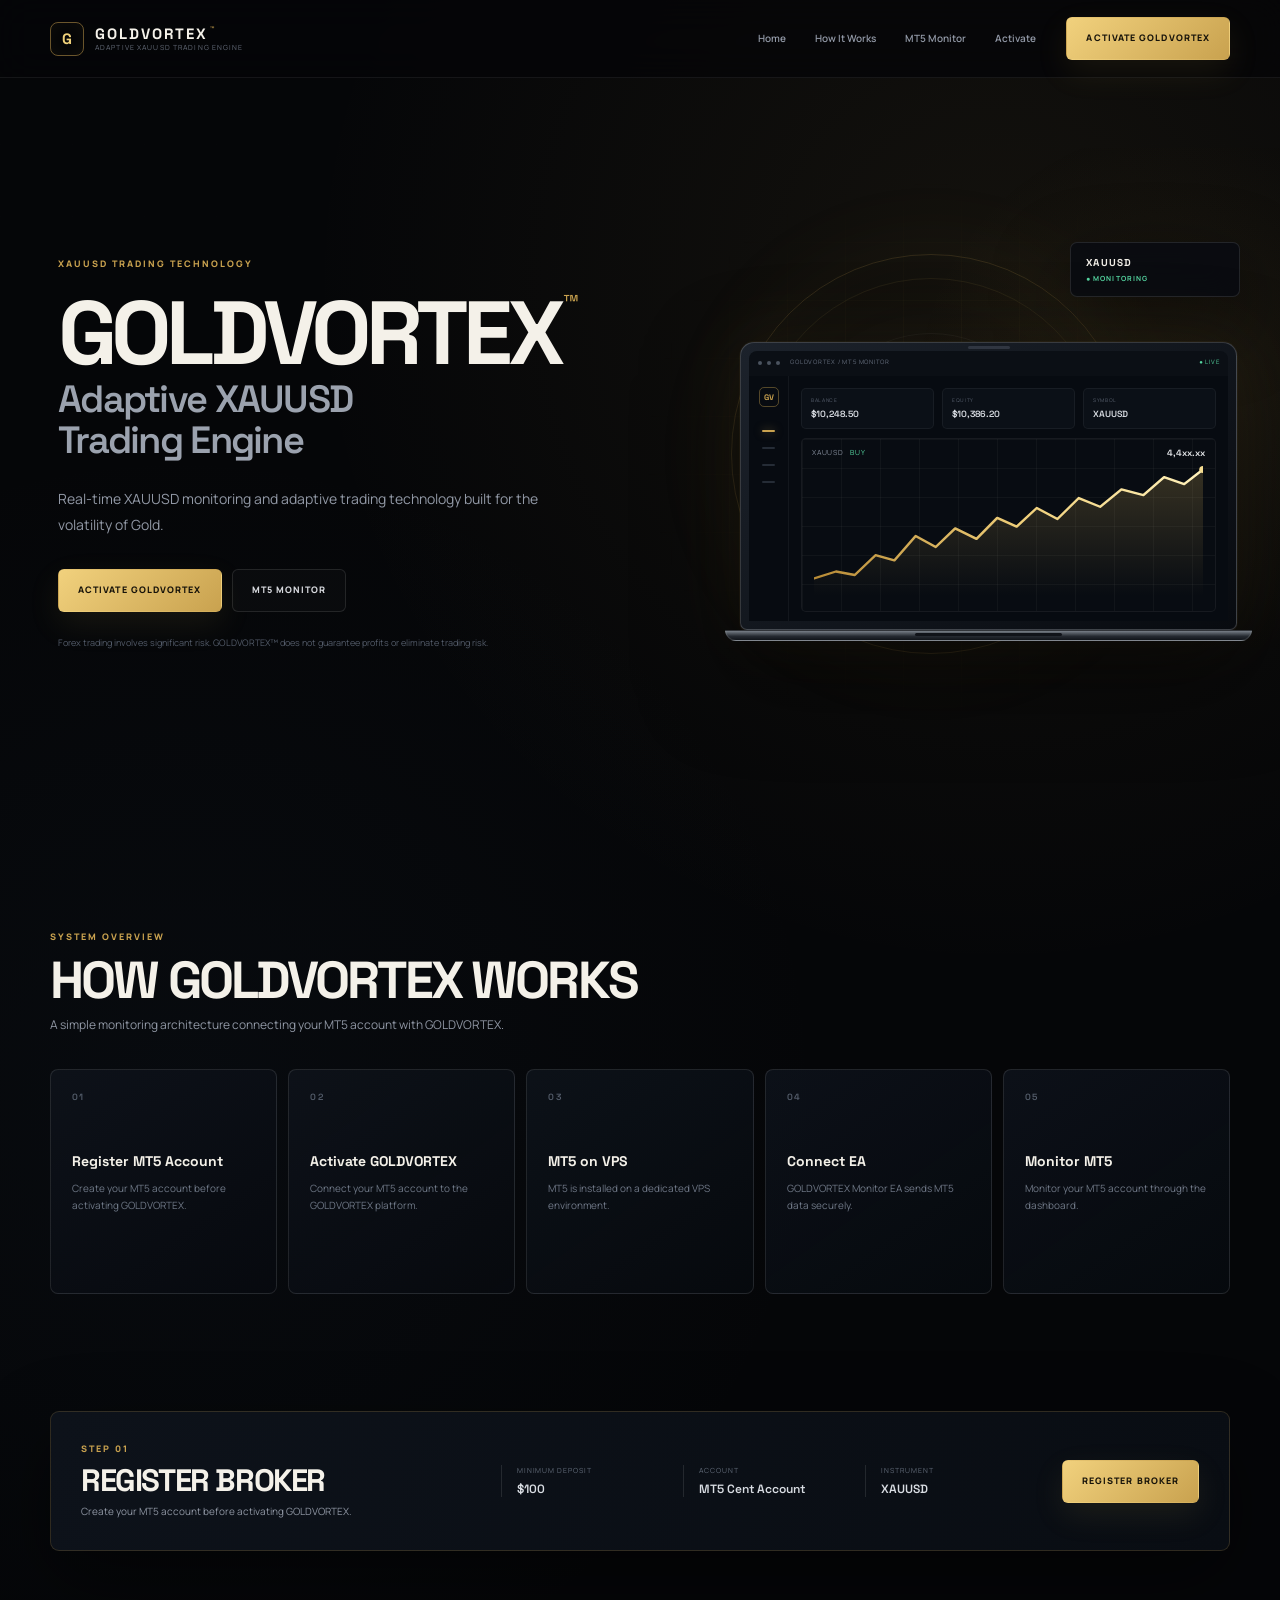
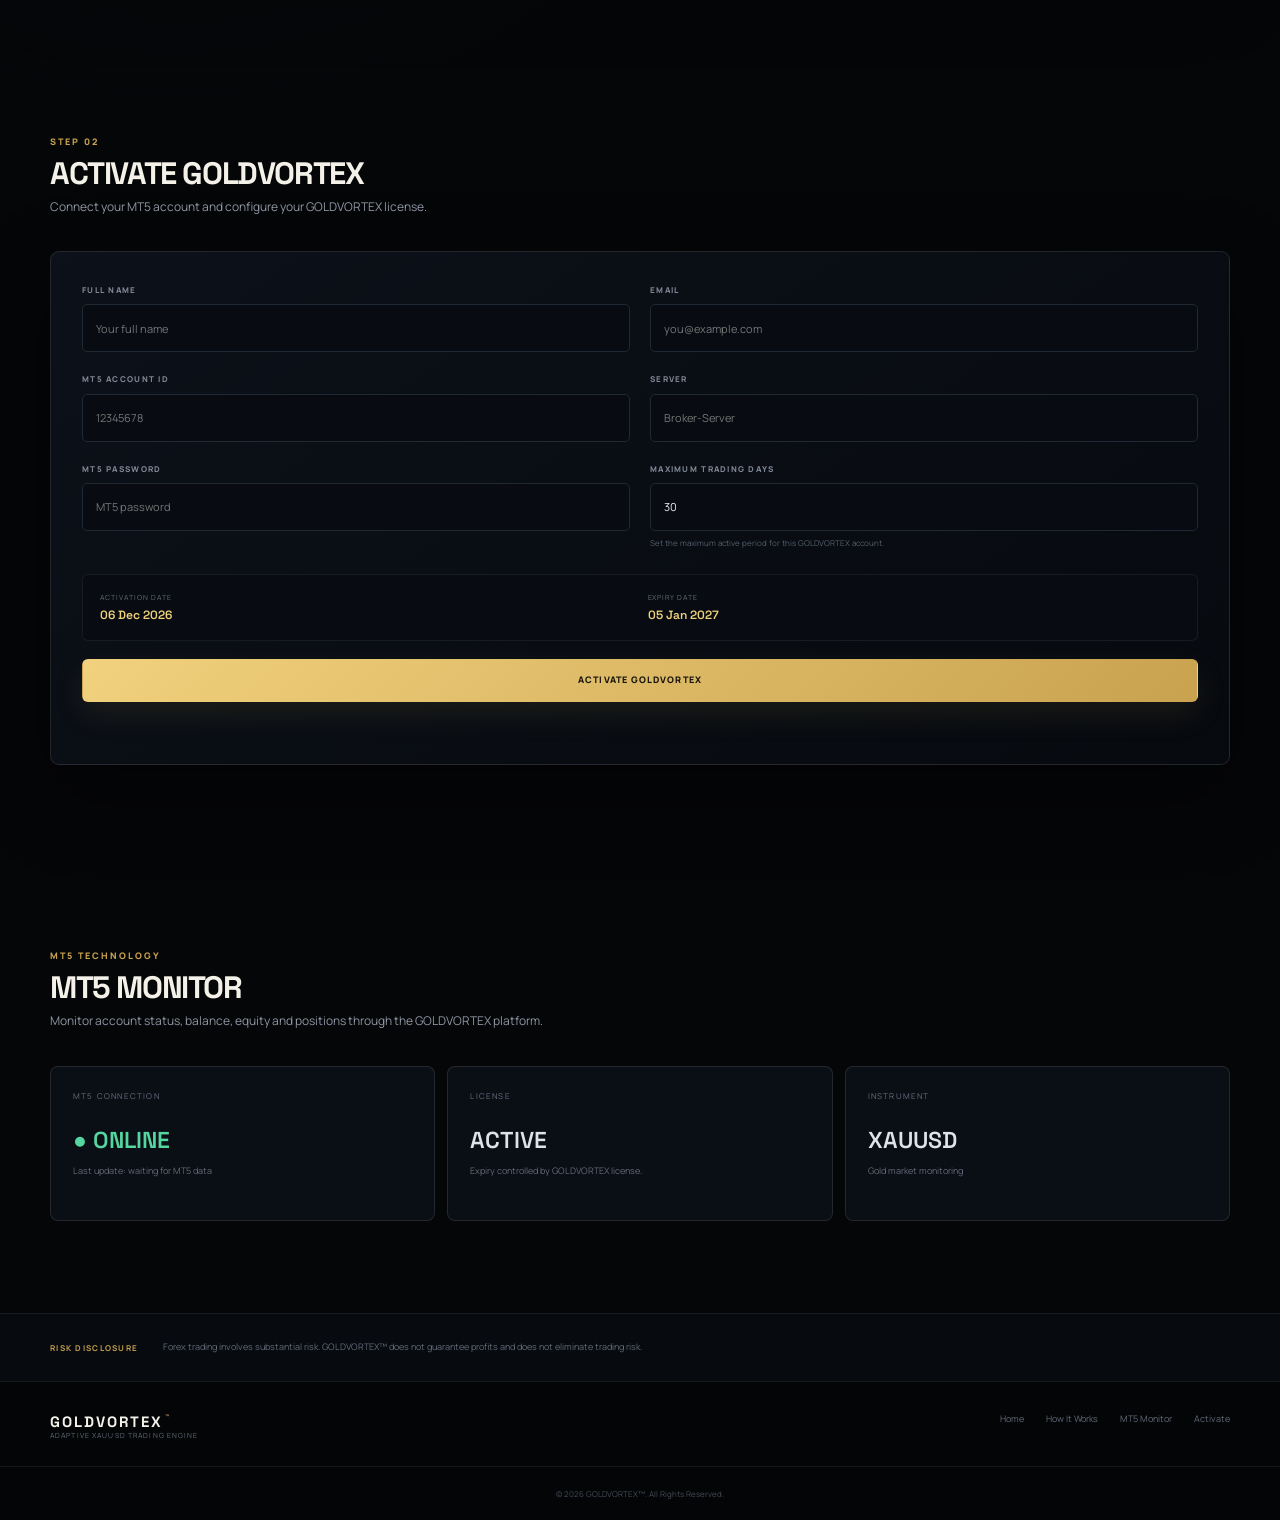
==== commit 3c89d247: "Add files via upload" ====
--- a/index.html
+++ b/index.html
@@ -1,90 +1,816 @@
-<!doctype html>
+<!DOCTYPE html>
 <html lang="en">
 <head>
-  <meta charset="utf-8">
-  <meta name="viewport" content="width=device-width,initial-scale=1">
-  <title>GOLDVORTEX Admin — Activation Management v1.0.2</title>
-  <link rel="stylesheet" href="./style.css">
+    <meta charset="UTF-8">
+    <meta name="viewport" content="width=device-width, initial-scale=1.0">
+
+    <title>GOLDVORTEX™ | Adaptive XAUUSD Trading Engine</title>
+
+    <meta name="description"
+          content="GOLDVORTEX™ - Adaptive XAUUSD Trading Engine">
+
+    <link rel="preconnect" href="https://fonts.googleapis.com">
+    <link rel="preconnect" href="https://fonts.gstatic.com" crossorigin>
+    <link href="https://fonts.googleapis.com/css2?family=Manrope:wght@400;500;600;700;800&family=Space+Grotesk:wght@500;600;700&display=swap" rel="stylesheet">
+    <link rel="stylesheet" href="style.css">
+
+<style>
+/* GOLDVORTEX - smaller hero laptop preview */
+.hero-visual .laptop-visual{
+    width: 78% !important;
+    max-width: 560px !important;
+    margin-left: auto !important;
+    margin-right: 2% !important;
+}
+@media (max-width: 900px){
+    .hero-visual .laptop-visual{
+        width: 86% !important;
+        max-width: 520px !important;
+        margin-right: auto !important;
+    }
+}
+@media (max-width: 600px){
+    .hero-visual .laptop-visual{
+        width: 94% !important;
+        max-width: none !important;
+    }
+}
+</style>
+
 </head>
+
 <body>
-  <div id="app">
-    <section id="loginView" class="view">
-      <div class="card login-card">
-        <div class="brand"><span>G</span> GOLDVORTEX</div>
-        <div class="eyebrow">ADMINISTRATOR</div>
-        <h1>Secure Login</h1>
-        <p class="muted">Sign in to manage GOLDVORTEX activations.</p>
-        <form id="loginForm">
-          <label>Email<input id="loginEmail" type="email" autocomplete="username" required></label>
-          <label>Password<input id="loginPassword" type="password" autocomplete="current-password" required></label>
-          <button class="primary" type="submit">LOGIN</button>
-          <div id="loginMsg" class="msg"></div>
-        </form>
-      </div>
-    </section>
-
-    <section id="dashboardView" class="view hidden">
-      <header class="topbar">
-        <div class="brand"><span>G</span> GOLDVORTEX <small>ADMIN</small></div>
-        <div class="top-actions"><span id="adminName" class="muted"></span><button id="logoutBtn" class="ghost">LOGOUT</button></div>
-      </header>
-
-      <main class="container">
-        <div class="hero">
-          <div>
-            <div class="eyebrow">ACTIVATION MANAGEMENT</div>
-            <h1>GoldVortex Activations</h1>
-            <p class="muted">Monitor customers who have activated GOLDVORTEX and open their activation details.</p>
-          </div>
-          <div class="hero-actions">
-            <button id="refreshBtn" class="ghost">REFRESH ACTIVATIONS</button>
-            <input id="monitorLicense" class="monitor-input" placeholder="Enter License Key e.g. GVX-MT5-193891875">
-            <button id="loadMonitorBtn" class="primary">LOAD MONITOR</button>
-          </div>
+
+    <!-- =========================
+         HEADER
+    ========================== -->
+
+    <header class="header">
+
+        <div class="container nav">
+
+            <div class="logo">
+                <div class="logo-icon">G</div>
+
+                <div>
+                    <div class="logo-name">
+                        GOLDVORTEX<span>™</span>
+                    </div>
+
+                    <div class="logo-tagline">
+                        Adaptive XAUUSD Trading Engine
+                    </div>
+                </div>
+            </div>
+
+
+            <nav class="menu">
+
+                <a href="#home">Home</a>
+
+                <a href="#how-it-works">
+                    How It Works
+                </a>
+
+                <a href="#monitor">
+                    MT5 Monitor
+                </a>
+
+                <a href="#activate">
+                    Activate
+                </a>
+
+            </nav>
+
+
+            <a href="#activate"
+               class="nav-button">
+                ACTIVATE GOLDVORTEX
+            </a>
+
         </div>
 
-        <div id="stats" class="stats"></div>
-
-        <section id="monitorCard" class="card hidden">
-          <div class="section-head">
+    </header>
+
+
+
+    <!-- =========================
+         HERO
+    ========================== -->
+
+    <main>
+
+        <section id="home"
+                 class="hero">
+
+            <div class="container hero-grid">
+
+                <div class="hero-content">
+
+                    <div class="eyebrow">
+                        XAUUSD TRADING TECHNOLOGY
+                    </div>
+
+
+                    <h1>
+                        GOLDVORTEX<span>™</span>
+                    </h1>
+
+
+                    <h2>
+                        Adaptive XAUUSD
+                        <br>
+                        Trading Engine
+                    </h2>
+
+
+                    <p>
+                        Real-time XAUUSD monitoring and
+                        adaptive trading technology built
+                        for the volatility of Gold.
+                    </p>
+
+
+                    <div class="hero-buttons">
+
+                        <a href="#activate"
+                           class="button primary">
+                            ACTIVATE GOLDVORTEX
+                        </a>
+
+
+                        <a href="#monitor"
+                           class="button secondary">
+                            MT5 MONITOR
+                        </a>
+
+                    </div>
+
+
+                    <div class="risk-text">
+
+                        Forex trading involves significant
+                        risk. GOLDVORTEX™ does not guarantee
+                        profits or eliminate trading risk.
+
+                    </div>
+
+                </div>
+
+
+
+                <!-- VISUAL -->
+
+                <div class="hero-visual">
+
+                    <div class="grid-background"></div>
+
+
+                    <div class="gold-ring">
+
+                        <div class="g-symbol">
+                            G
+                        </div>
+
+                    </div>
+
+
+                    <div class="market-card">
+
+                        <div>
+                            XAUUSD
+                        </div>
+
+                        <div class="market-status">
+                            ● MONITORING
+                        </div>
+
+                    </div>
+
+                    <div class="laptop-visual" aria-label="GOLDVORTEX MT5 dashboard preview">
+                        <div class="laptop-screen">
+                            <div class="laptop-topbar">
+                                <span class="terminal-dot"></span><span class="terminal-dot"></span><span class="terminal-dot"></span>
+                                <span class="terminal-title">GOLDVORTEX / MT5 MONITOR</span>
+                                <span class="terminal-live">● LIVE</span>
+                            </div>
+                            <div class="dashboard-mini">
+                                <div class="mini-sidebar">
+                                    <div class="mini-logo">GV</div>
+                                    <span class="mini-active"></span><span></span><span></span><span></span>
+                                </div>
+                                <div class="mini-main">
+                                    <div class="mini-stats">
+                                        <div><small>BALANCE</small><b>$10,248.50</b></div>
+                                        <div><small>EQUITY</small><b>$10,386.20</b></div>
+                                        <div><small>SYMBOL</small><b>XAUUSD</b></div>
+                                    </div>
+                                    <div class="mini-chart">
+                                        <div class="chart-grid"></div>
+                                        <svg viewBox="0 0 620 235" preserveAspectRatio="none" aria-hidden="true">
+                                            <defs>
+                                                <linearGradient id="gvLine" x1="0" x2="1" y1="0" y2="0">
+                                                    <stop offset="0" stop-color="#b88b36"/>
+                                                    <stop offset=".55" stop-color="#f1d17c"/>
+                                                    <stop offset="1" stop-color="#fff1bb"/>
+                                                </linearGradient>
+                                                <linearGradient id="gvFill" x1="0" x2="0" y1="0" y2="1">
+                                                    <stop offset="0" stop-color="#d9b45c" stop-opacity=".22"/>
+                                                    <stop offset="1" stop-color="#d9b45c" stop-opacity="0"/>
+                                                </linearGradient>
+                                            </defs>
+                                            <path d="M0 205 L35 193 L65 199 L98 165 L128 174 L162 132 L194 151 L225 119 L259 137 L292 101 L323 116 L355 84 L388 103 L422 67 L456 82 L490 52 L525 62 L558 31 L590 43 L620 18 L620 235 L0 235 Z" fill="url(#gvFill)"/>
+                                            <polyline points="0,205 35,193 65,199 98,165 128,174 162,132 194,151 225,119 259,137 292,101 323,116 355,84 388,103 422,67 456,82 490,52 525,62 558,31 590,43 620,18" fill="none" stroke="url(#gvLine)" stroke-width="4" stroke-linecap="round" stroke-linejoin="round"/>
+                                            <circle cx="620" cy="18" r="6" fill="#f5dc91"/>
+                                        </svg>
+                                        <div class="mini-symbol">XAUUSD <span>BUY</span></div>
+                                        <div class="mini-price">4,4xx.xx</div>
+                                    </div>
+                                </div>
+                            </div>
+                        </div>
+                        <div class="laptop-base"><span></span></div>
+                    </div>
+
+                </div>
+
+            </div>
+
+        </section>
+
+
+
+        <!-- =========================
+             HOW IT WORKS
+        ========================== -->
+
+        <section id="how-it-works"
+                 class="section">
+
+            <div class="container">
+
+                <div class="section-heading">
+
+                    <div class="eyebrow">
+                        SYSTEM OVERVIEW
+                    </div>
+
+                    <h2>
+                        HOW GOLDVORTEX WORKS
+                    </h2>
+
+                    <p>
+                        A simple monitoring architecture
+                        connecting your MT5 account with
+                        GOLDVORTEX.
+                    </p>
+
+                </div>
+
+
+                <div class="steps">
+
+                    <div class="step-card">
+
+                        <div class="step-number">
+                            01
+                        </div>
+
+                        <h3>
+                            Register MT5 Account
+                        </h3>
+
+                        <p>
+                            Create your MT5 account
+                            before activating
+                            GOLDVORTEX.
+                        </p>
+
+                    </div>
+
+
+                    <div class="step-card">
+
+                        <div class="step-number">
+                            02
+                        </div>
+
+                        <h3>
+                            Activate GOLDVORTEX
+                        </h3>
+
+                        <p>
+                            Connect your MT5 account
+                            to the GOLDVORTEX platform.
+                        </p>
+
+                    </div>
+
+
+                    <div class="step-card">
+
+                        <div class="step-number">
+                            03
+                        </div>
+
+                        <h3>
+                            MT5 on VPS
+                        </h3>
+
+                        <p>
+                            MT5 is installed on a
+                            dedicated VPS environment.
+                        </p>
+
+                    </div>
+
+
+                    <div class="step-card">
+
+                        <div class="step-number">
+                            04
+                        </div>
+
+                        <h3>
+                            Connect EA
+                        </h3>
+
+                        <p>
+                            GOLDVORTEX Monitor EA
+                            sends MT5 data securely.
+                        </p>
+
+                    </div>
+
+
+                    <div class="step-card">
+
+                        <div class="step-number">
+                            05
+                        </div>
+
+                        <h3>
+                            Monitor MT5
+                        </h3>
+
+                        <p>
+                            Monitor your MT5 account
+                            through the dashboard.
+                        </p>
+
+                    </div>
+
+                </div>
+
+            </div>
+
+        </section>
+
+
+
+        <!-- =========================
+             BROKER
+        ========================== -->
+
+        <section class="section broker-section">
+
+            <div class="container">
+
+                <div class="broker-card">
+
+                    <div>
+
+                        <div class="eyebrow">
+                            STEP 01
+                        </div>
+
+                        <h2>
+                            REGISTER BROKER
+                        </h2>
+
+                        <p>
+                            Create your MT5 account
+                            before activating GOLDVORTEX.
+                        </p>
+
+                    </div>
+
+
+                    <div class="broker-info">
+
+                        <div>
+                            <span>
+                                Minimum Deposit
+                            </span>
+
+                            <strong>
+                                $100
+                            </strong>
+                        </div>
+
+
+                        <div>
+                            <span>
+                                Account
+                            </span>
+
+                            <strong>
+                                MT5 Cent Account
+                            </strong>
+                        </div>
+
+
+                        <div>
+                            <span>
+                                Instrument
+                            </span>
+
+                            <strong>
+                                XAUUSD
+                            </strong>
+                        </div>
+
+                    </div>
+
+
+                    <a
+                        href="https://ma.valetax-indonesia.com/p/165791"
+                        target="_blank"
+                        rel="noopener noreferrer"
+                        class="button primary">
+
+                        REGISTER BROKER
+
+                    </a>
+
+                </div>
+
+            </div>
+
+        </section>
+
+
+
+        <!-- =========================
+             ACTIVATION
+        ========================== -->
+
+        <section id="activate"
+                 class="section activation-section">
+
+            <div class="container">
+
+                <div class="section-heading">
+
+                    <div class="eyebrow">
+                        STEP 02
+                    </div>
+
+                    <h2>
+                        ACTIVATE GOLDVORTEX
+                    </h2>
+
+                    <p>
+                        Connect your MT5 account and
+                        configure your GOLDVORTEX license.
+                    </p>
+
+                </div>
+
+
+                <div class="activation-card">
+
+                    <form id="activationForm">
+
+                        <div class="form-grid">
+
+
+                            <div class="form-group">
+
+                                <label>
+                                    FULL NAME
+                                </label>
+
+                                <input
+                                    type="text"
+                                    id="name"
+                                    placeholder="Your full name"
+                                    required>
+
+                            </div>
+
+
+                            <div class="form-group">
+
+                                <label>
+                                    EMAIL
+                                </label>
+
+                                <input
+                                    type="email"
+                                    id="email"
+                                    placeholder="you@example.com"
+                                    required>
+
+                            </div>
+
+
+                            <div class="form-group">
+
+                                <label>
+                                    MT5 ACCOUNT ID
+                                </label>
+
+                                <input
+                                    type="text"
+                                    id="mt5"
+                                    placeholder="12345678"
+                                    required>
+
+                            </div>
+
+
+                            <div class="form-group">
+
+                                <label>
+                                    SERVER
+                                </label>
+
+                                <input
+                                    type="text"
+                                    id="server"
+                                    placeholder="Broker-Server"
+                                    required>
+
+                            </div>
+
+
+                            <div class="form-group">
+
+                                <label>
+                                    MT5 PASSWORD
+                                </label>
+
+                                <input
+                                    type="password"
+                                    id="password"
+                                    placeholder="MT5 password"
+                                    required>
+
+                            </div>
+
+
+                            <div class="form-group">
+
+                                <label>
+                                    MAXIMUM TRADING DAYS
+                                </label>
+
+                                <input
+                                    type="number"
+                                    id="tradingDays"
+                                    min="1"
+                                    value="30"
+                                    placeholder="30"
+                                    required>
+
+                                <small>
+                                    Set the maximum active period
+                                    for this GOLDVORTEX account.
+                                </small>
+
+                            </div>
+
+                        </div>
+
+
+                        <div class="license-preview">
+
+                            <div>
+
+                                <span>
+                                    ACTIVATION DATE
+                                </span>
+
+                                <strong id="activationDate">
+                                    -
+                                </strong>
+
+                            </div>
+
+
+                            <div>
+
+                                <span>
+                                    EXPIRY DATE
+                                </span>
+
+                                <strong id="expiryDate">
+                                    -
+                                </strong>
+
+                            </div>
+
+                        </div>
+
+
+                        <button
+                            type="submit"
+                            class="button primary full">
+
+                            ACTIVATE GOLDVORTEX
+
+                        </button>
+
+
+                        <div
+                            id="activationMessage"
+                            class="activation-message">
+
+                        </div>
+
+                    </form>
+
+                </div>
+
+            </div>
+
+        </section>
+
+
+
+        <!-- =========================
+             MT5 MONITOR
+        ========================== -->
+
+        <section id="monitor"
+                 class="section monitor-section">
+
+            <div class="container">
+
+                <div class="section-heading">
+
+                    <div class="eyebrow">
+                        MT5 TECHNOLOGY
+                    </div>
+
+                    <h2>
+                        MT5 MONITOR
+                    </h2>
+
+                    <p>
+                        Monitor account status,
+                        balance, equity and positions
+                        through the GOLDVORTEX platform.
+                    </p>
+
+                </div>
+
+
+                <div class="monitor-grid">
+
+
+                    <div class="monitor-card">
+
+                        <span>
+                            MT5 CONNECTION
+                        </span>
+
+                        <strong class="online">
+                            ● ONLINE
+                        </strong>
+
+                        <small>
+                            Last update:
+                            waiting for MT5 data
+                        </small>
+
+                    </div>
+
+
+                    <div class="monitor-card">
+
+                        <span>
+                            LICENSE
+                        </span>
+
+                        <strong>
+                            ACTIVE
+                        </strong>
+
+                        <small>
+                            Expiry controlled by
+                            GOLDVORTEX license.
+                        </small>
+
+                    </div>
+
+
+                    <div class="monitor-card">
+
+                        <span>
+                            INSTRUMENT
+                        </span>
+
+                        <strong>
+                            XAUUSD
+                        </strong>
+
+                        <small>
+                            Gold market monitoring
+                        </small>
+
+                    </div>
+
+                </div>
+
+            </div>
+
+        </section>
+
+
+
+        <!-- =========================
+             DISCLAIMER
+        ========================== -->
+
+        <section class="disclaimer">
+
+            <div class="container">
+
+                <strong>
+                    RISK DISCLOSURE
+                </strong>
+
+                <p>
+                    Forex trading involves substantial risk.
+                    GOLDVORTEX™ does not guarantee profits
+                    and does not eliminate trading risk.
+                </p>
+
+            </div>
+
+        </section>
+
+    </main>
+
+
+
+    <!-- =========================
+         FOOTER
+    ========================== -->
+
+    <footer>
+
+        <div class="container footer-content">
+
             <div>
-              <div class="eyebrow">MT5 MONITOR</div>
-              <h2 id="monitorTitle">—</h2>
-              <p id="monitorSubtitle" class="muted small"></p>
+
+                <div class="logo-name">
+                    GOLDVORTEX<span>™</span>
+                </div>
+
+                <div class="logo-tagline">
+                    Adaptive XAUUSD Trading Engine
+                </div>
+
             </div>
-            <button id="closeMonitor" class="ghost">CLOSE</button>
-          </div>
-          <div id="monitorGrid" class="detail-grid"></div>
-          <div id="monitorPositions" class="table-wrap"></div>
-        </section>
-
-        <section class="card">
-          <div class="section-head">
-            <div>
-              <h2>Activation List</h2>
-              <p class="muted small">Source: existing GOLDVORTEX Admin API. No change to Worker v1.8.4.</p>
+
+
+            <div class="footer-links">
+
+                <a href="#home">
+                    Home
+                </a>
+
+                <a href="#how-it-works">
+                    How It Works
+                </a>
+
+                <a href="#monitor">
+                    MT5 Monitor
+                </a>
+
+                <a href="#activate">
+                    Activate
+                </a>
+
             </div>
-            <input id="searchBox" class="search" placeholder="Search name, email, account, license...">
-          </div>
-          <div id="tableWrap" class="table-wrap">
-            <div class="loading">Loading...</div>
-          </div>
-        </section>
-
-        <section id="detailCard" class="card hidden">
-          <div class="section-head">
-            <div>
-              <div class="eyebrow">ACTIVATION DETAILS</div>
-              <h2 id="detailTitle">—</h2>
-            </div>
-            <button id="closeDetail" class="ghost">CLOSE</button>
-          </div>
-          <div id="detailGrid" class="detail-grid"></div>
-          <div id="credentialNote" class="note hidden"></div>
-        </section>
-      </main>
-    </section>
-  </div>
-  <script src="./app.js"></script>
+
+        </div>
+
+
+        <div class="copyright">
+
+            © 2026 GOLDVORTEX™.
+            All Rights Reserved.
+
+        </div>
+
+    </footer>
+
+
+    <script src="script.js"></script>
+
 </body>
-</html>
+</html>
--- a/style.css
+++ b/style.css
@@ -1,4 +1,322 @@
-*{box-sizing:border-box}body{margin:0;background:#06080d;color:#f3f5f7;font-family:Inter,Arial,sans-serif}button,input{font:inherit}.hidden{display:none!important}.view{min-height:100vh}.login-card{width:min(460px,92vw);margin:10vh auto;padding:34px}.card{background:#0b0f16;border:1px solid #1c2430;border-radius:18px;box-shadow:0 20px 50px rgba(0,0,0,.22)}.brand{font-weight:800;letter-spacing:1.5px}.brand span{display:inline-grid;place-items:center;width:34px;height:34px;border:1px solid #dcb957;border-radius:10px;color:#e8c65e;margin-right:8px}.brand small{font-size:10px;color:#7d8795;margin-left:8px}.eyebrow{font-size:11px;letter-spacing:2px;color:#d9b84f;margin-top:24px}.login-card h1,.hero h1{margin:8px 0 6px;font-size:30px}.muted{color:#8993a2}.small{font-size:12px}form{display:grid;gap:16px;margin-top:24px}label{display:grid;gap:8px;font-size:12px;letter-spacing:.5px;color:#aeb7c4}input{width:100%;background:#080b11;color:#fff;border:1px solid #252e3b;border-radius:10px;padding:13px 14px;outline:none}input:focus{border-color:#dcb957}.primary,.ghost{border-radius:10px;padding:12px 18px;cursor:pointer;font-weight:800}.primary{border:1px solid #dcb957;background:#e7c55f;color:#121212}.ghost{background:transparent;color:#d8dee7;border:1px solid #2b3542}.msg{min-height:18px;color:#ff7c88;font-size:13px}.topbar{height:70px;border-bottom:1px solid #171e28;display:flex;align-items:center;justify-content:space-between;padding:0 5vw;background:#070a10;position:sticky;top:0;z-index:5}.top-actions{display:flex;align-items:center;gap:14px}.container{width:min(1200px,92vw);margin:34px auto 80px}.hero{display:flex;justify-content:space-between;align-items:end;gap:20px;margin-bottom:24px}.stats{display:grid;grid-template-columns:repeat(4,1fr);gap:14px;margin-bottom:18px}.stat{padding:20px;border:1px solid #1c2430;background:#0b0f16;border-radius:14px}.stat .value{font-size:28px;font-weight:800;margin-top:7px}.stat .label{font-size:11px;letter-spacing:1.5px;color:#7f8997}.section-head{display:flex;justify-content:space-between;gap:18px;align-items:center;padding:20px 22px;border-bottom:1px solid #1a222d}.search{max-width:330px}.table-wrap{overflow:auto}.table{width:100%;border-collapse:collapse}.table th,.table td{text-align:left;padding:14px 18px;border-bottom:1px solid #171e28;white-space:nowrap}.table th{font-size:10px;letter-spacing:1.2px;color:#778292}.table td{font-size:13px}.status{display:inline-flex;align-items:center;gap:7px;font-size:11px;font-weight:800}.dot{width:7px;height:7px;border-radius:50%;background:#8d98a6}.active .dot{background:#4ee18b}.expired .dot{background:#ff626f}.pending .dot{background:#e5bf4f}.viewbtn{padding:7px 11px;border-radius:8px;border:1px solid #2b3542;background:#10151d;color:#e9edf2;cursor:pointer}.loading,.empty{padding:28px;color:#7f8997;text-align:center}.detail-grid{display:grid;grid-template-columns:repeat(3,1fr);gap:1px;background:#1a222d;margin:22px;border:1px solid #1a222d;border-radius:12px;overflow:hidden}.detail-item{background:#0b0f16;padding:17px}.detail-item .k{font-size:10px;letter-spacing:1.2px;color:#7c8795;margin-bottom:7px}.detail-item .v{font-size:14px;word-break:break-word}.note{margin:0 22px 22px;padding:14px;border:1px solid #3a3218;background:#17140b;color:#d8c98d;border-radius:10px;font-size:12px}.pill{padding:4px 8px;border-radius:99px;background:#151b24;border:1px solid #293240}.error{color:#ff7c88}@media(max-width:800px){.stats{grid-template-columns:repeat(2,1fr)}.hero{align-items:flex-start;flex-direction:column}.detail-grid{grid-template-columns:1fr}.section-head{align-items:flex-start;flex-direction:column}.search{max-width:none}.topbar{padding:0 4vw}}@media(max-width:500px){.stats{grid-template-columns:1fr}.login-card{margin:4vh auto}.table th,.table td{padding:11px 12px}}
 
-.hero-actions{display:flex;align-items:center;gap:10px;flex-wrap:wrap;justify-content:flex-end}.monitor-input{width:280px}.monitor-online{color:#4ee18b}.monitor-warning{color:#e5bf4f}.monitor-offline{color:#ff626f}.monitor-status{font-weight:800}.monitor-stat{font-size:18px;font-weight:800}.pos-empty{padding:22px;color:#7f8997;text-align:center}.mini-table{width:100%;border-collapse:collapse}.mini-table th,.mini-table td{padding:11px 16px;border-bottom:1px solid #171e28;text-align:left;font-size:12px;white-space:nowrap}.mini-table th{font-size:10px;color:#778292;letter-spacing:1px}
-@media(max-width:900px){.hero-actions{justify-content:flex-start}.monitor-input{width:min(100%,330px)}}
+:root{
+  --bg:#050608;
+  --bg-soft:#080b10;
+  --panel:#0b0f16;
+  --panel-2:#0e131c;
+  --gold:#c9a24f;
+  --gold-bright:#f0d27b;
+  --gold-soft:rgba(201,162,79,.16);
+  --text:#f4f1e9;
+  --muted:#8f96a3;
+  --muted-2:#666e7d;
+  --line:rgba(255,255,255,.105);
+  --line-soft:rgba(255,255,255,.065);
+  --green:#55d5a0;
+  --shadow:0 28px 80px rgba(0,0,0,.48);
+}
+*{box-sizing:border-box}
+html{scroll-behavior:smooth}
+body{
+  margin:0;
+  background:
+    radial-gradient(circle at 78% 9%,rgba(201,162,79,.075),transparent 23%),
+    radial-gradient(circle at 14% 35%,rgba(45,76,110,.065),transparent 28%),
+    var(--bg);
+  color:var(--text);
+  font-family:"Manrope",Arial,sans-serif;
+  line-height:1.65;
+  overflow-x:hidden;
+}
+body:before{
+  content:"";position:fixed;inset:0;z-index:-1;pointer-events:none;opacity:.32;
+  background-image:linear-gradient(rgba(255,255,255,.018) 1px,transparent 1px),linear-gradient(90deg,rgba(255,255,255,.018) 1px,transparent 1px);
+  background-size:72px 72px;
+  mask-image:linear-gradient(to bottom,#000 0%,transparent 75%);
+}
+a{color:inherit;text-decoration:none}
+button,input{font:inherit}
+.container{width:min(1180px,calc(100% - 52px));margin:0 auto}
+.header{
+  position:sticky;top:0;z-index:100;
+  height:78px;
+  background:rgba(5,6,8,.82);
+  border-bottom:1px solid var(--line-soft);
+  backdrop-filter:blur(18px);
+}
+.nav{height:100%;display:flex;align-items:center;justify-content:space-between;gap:30px}
+.logo{display:flex;align-items:center;gap:11px}
+.logo-icon{
+  width:34px;height:34px;border:1px solid rgba(201,162,79,.52);
+  border-radius:8px;display:grid;place-items:center;
+  color:var(--gold-bright);font:700 15px "Space Grotesk",sans-serif;
+  box-shadow:inset 0 0 18px rgba(201,162,79,.06)
+}
+.logo-name{
+  font:700 15px "Space Grotesk",sans-serif;
+  letter-spacing:.13em;color:#f5f2ea
+}
+.logo-name span{color:var(--gold);font-size:8px;vertical-align:top;margin-left:2px}
+.logo-tagline{
+  color:#646c79;font-size:7px;letter-spacing:.16em;text-transform:uppercase;
+  margin-top:-1px
+}
+.menu{display:flex;align-items:center;gap:29px;margin-left:auto}
+.menu a{
+  color:#9299a7;font-size:10px;font-weight:600;
+  transition:.25s
+}
+.menu a:hover{color:var(--gold-bright)}
+.nav-button,.button{
+  display:inline-flex;align-items:center;justify-content:center;
+  border-radius:6px;border:1px solid transparent;
+  min-height:43px;padding:0 19px;
+  font-size:9px;font-weight:800;letter-spacing:.12em;
+  transition:.25s;cursor:pointer
+}
+.nav-button,.button.primary{
+  color:#17130a;
+  background:linear-gradient(135deg,#f1d17d,#c9a24f);
+  box-shadow:0 12px 32px rgba(201,162,79,.10)
+}
+.nav-button:hover,.button.primary:hover{transform:translateY(-2px);filter:brightness(1.06)}
+.button.secondary{
+  color:#d7d9de;border-color:var(--line);
+  background:rgba(255,255,255,.018)
+}
+.button.secondary:hover{border-color:rgba(201,162,79,.38)}
+.hero{
+  position:relative;min-height:760px;display:flex;align-items:center;
+  padding:92px 0 100px;overflow:hidden
+}
+.hero:after{
+  content:"";position:absolute;width:700px;height:500px;right:-260px;top:70px;
+  background:radial-gradient(circle,rgba(201,162,79,.075),transparent 65%);
+  pointer-events:none
+}
+.hero-grid{display:grid;grid-template-columns:46% 54%;align-items:center;gap:20px}
+.hero-content{position:relative;z-index:5;padding-left:8px}
+.eyebrow{
+  color:var(--gold);font-size:9px;font-weight:800;letter-spacing:.22em;
+  text-transform:uppercase
+}
+h1,h2,h3{font-family:"Space Grotesk",sans-serif}
+.hero h1{
+  margin:20px 0 4px;
+  font-size:clamp(52px,7vw,91px);
+  line-height:.92;letter-spacing:-.065em;font-weight:700
+}
+.hero h1 span{color:var(--gold);font-size:.32em;vertical-align:top;margin-left:3px}
+.hero h2{
+  margin:0 0 25px;
+  color:#9ba2ae;font-size:clamp(24px,3vw,38px);
+  line-height:1.08;letter-spacing:-.045em;font-weight:600
+}
+.hero-content>p{
+  max-width:520px;color:#9299a6;font-size:14px;line-height:1.85;margin:0
+}
+.hero-buttons{display:flex;gap:10px;flex-wrap:wrap;margin-top:32px}
+.risk-text{
+  max-width:510px;margin-top:23px;color:#535b69;font-size:9px;line-height:1.7
+}
+.hero-visual{
+  min-height:540px;position:relative;display:flex;align-items:center;justify-content:center
+}
+.grid-background{
+  position:absolute;inset:0;border-radius:50%;
+  background-image:linear-gradient(rgba(201,162,79,.045) 1px,transparent 1px),linear-gradient(90deg,rgba(201,162,79,.045) 1px,transparent 1px);
+  background-size:58px 58px;
+  mask-image:radial-gradient(circle,#000 20%,transparent 70%);
+}
+.gold-ring{
+  position:absolute;width:400px;height:400px;border-radius:50%;
+  border:1px solid rgba(201,162,79,.18);
+  box-shadow:0 0 100px rgba(201,162,79,.055),inset 0 0 90px rgba(201,162,79,.035)
+}
+.gold-ring:before,.gold-ring:after{
+  content:"";position:absolute;border-radius:50%;inset:23px;border:1px solid rgba(201,162,79,.09)
+}
+.gold-ring:after{inset:78px;border-color:rgba(255,255,255,.045)}
+.g-symbol{
+  position:absolute;inset:0;display:grid;place-items:center;
+  color:rgba(201,162,79,.20);font:700 180px "Space Grotesk",sans-serif
+}
+.market-card{
+  position:absolute;right:10px;top:58px;z-index:5;
+  min-width:170px;padding:13px 15px;border:1px solid var(--line);
+  border-radius:7px;background:rgba(9,12,17,.9);backdrop-filter:blur(14px);
+  font:700 10px "Space Grotesk";letter-spacing:.13em;box-shadow:var(--shadow)
+}
+.market-status{color:var(--green);font:700 7px "Manrope";letter-spacing:.15em;margin-top:5px}
+
+/* Laptop visual: an added hero decoration only; page section order remains unchanged. */
+.laptop-visual{
+  position:relative;z-index:8;width:min(590px,96%);margin-top:74px;
+  filter:drop-shadow(0 32px 45px rgba(0,0,0,.55))
+}
+.laptop-screen{
+  position:relative;padding:8px;border:1px solid rgba(255,255,255,.18);
+  border-radius:14px 14px 7px 7px;background:linear-gradient(145deg,#1c222b,#080b10);
+  box-shadow:0 0 0 1px rgba(201,162,79,.05),0 0 70px rgba(201,162,79,.08)
+}
+.laptop-screen:before{
+  content:"";position:absolute;left:50%;top:3px;transform:translateX(-50%);
+  width:42px;height:3px;border-radius:20px;background:#303641
+}
+.laptop-topbar{
+  height:25px;display:flex;align-items:center;gap:5px;padding:0 9px;
+  border-radius:8px 8px 0 0;background:#0b0f15;color:#687180;font-size:6px
+}
+.terminal-dot{width:4px;height:4px;border-radius:50%;background:#4b535f}
+.terminal-title{margin-left:5px;letter-spacing:.13em}
+.terminal-live{margin-left:auto;color:var(--green);letter-spacing:.12em}
+.dashboard-mini{display:flex;height:245px;background:#070b11}
+.mini-sidebar{width:40px;padding:11px 9px;border-right:1px solid rgba(255,255,255,.05);display:flex;flex-direction:column;align-items:center;gap:15px}
+.mini-sidebar span{width:13px;height:2px;background:#252c36;border-radius:4px}
+.mini-sidebar .mini-active{background:var(--gold);box-shadow:0 0 8px rgba(201,162,79,.5)}
+.mini-logo{width:20px;height:20px;border:1px solid rgba(201,162,79,.4);border-radius:5px;display:grid;place-items:center;color:var(--gold);font:700 8px "Space Grotesk";margin-bottom:8px}
+.mini-main{flex:1;padding:12px}
+.mini-stats{display:grid;grid-template-columns:repeat(3,1fr);gap:8px;margin-bottom:9px}
+.mini-stats>div{padding:8px 9px;border:1px solid rgba(255,255,255,.055);border-radius:5px;background:#0b1017}
+.mini-stats small{display:block;color:#596170;font-size:5px;letter-spacing:.12em}
+.mini-stats b{display:block;color:#d9dde3;font:600 9px "Space Grotesk";margin-top:3px}
+.mini-chart{position:relative;height:174px;border:1px solid rgba(255,255,255,.06);border-radius:5px;overflow:hidden;background:#080c12}
+.chart-grid{position:absolute;inset:0;background-image:linear-gradient(rgba(255,255,255,.035) 1px,transparent 1px),linear-gradient(90deg,rgba(255,255,255,.035) 1px,transparent 1px);background-size:39px 29px}
+.mini-chart svg{position:absolute;inset:20px 12px 15px;width:calc(100% - 24px);height:calc(100% - 35px)}
+.mini-symbol{position:absolute;top:8px;left:10px;color:#838b99;font-size:7px;letter-spacing:.1em}
+.mini-symbol span{color:var(--green);margin-left:5px}
+.mini-price{position:absolute;right:10px;top:8px;color:#e5e7ea;font:600 9px "Space Grotesk"}
+.laptop-base{
+  width:106%;height:11px;margin-left:-3%;border-radius:0 0 14px 14px;
+  background:linear-gradient(180deg,#777e87,#252a31 58%,#11151a);
+  border:1px solid rgba(255,255,255,.12);position:relative
+}
+.laptop-base span{
+  position:absolute;width:28%;height:3px;left:36%;top:2px;border-radius:10px;
+  background:#101319
+}
+
+.section{padding:92px 0}
+.section-heading{margin-bottom:34px}
+.section-heading h2{
+  margin:9px 0 8px;font-size:clamp(32px,4.2vw,52px);
+  line-height:1;letter-spacing:-.055em
+}
+.section-heading p{max-width:620px;margin:0;color:var(--muted);font-size:12px;line-height:1.8}
+.steps{display:grid;grid-template-columns:repeat(5,1fr);gap:11px}
+.step-card{
+  min-height:225px;padding:21px;border:1px solid var(--line);
+  border-radius:8px;background:linear-gradient(145deg,rgba(14,19,27,.86),rgba(7,10,15,.82));
+  transition:.3s;position:relative;overflow:hidden
+}
+.step-card:before{
+  content:"";position:absolute;inset:0;background:radial-gradient(circle at 15% 10%,rgba(201,162,79,.07),transparent 45%);opacity:0;transition:.3s
+}
+.step-card:hover{transform:translateY(-5px);border-color:rgba(201,162,79,.34)}
+.step-card:hover:before{opacity:1}
+.step-number{color:#555e6c;font:600 9px "Space Grotesk";letter-spacing:.15em}
+.step-card h3{position:relative;margin:50px 0 9px;font-size:14px;line-height:1.25}
+.step-card p{position:relative;color:#707988;font-size:10px;line-height:1.75;margin:0}
+.broker-section{padding-top:25px}
+.broker-card{
+  display:grid;grid-template-columns:1.1fr 1.5fr auto;align-items:center;gap:30px;
+  padding:30px;border:1px solid rgba(201,162,79,.20);border-radius:9px;
+  background:linear-gradient(110deg,#0d121a,#090d13);
+  box-shadow:var(--shadow)
+}
+.broker-card h2,.activation-section h2,.monitor-section h2{
+  margin:8px 0 7px;font-size:31px;letter-spacing:-.045em;line-height:1
+}
+.broker-card p{margin:0;color:var(--muted);font-size:10px}
+.broker-info{display:grid;grid-template-columns:repeat(3,1fr);gap:15px}
+.broker-info>div{padding-left:15px;border-left:1px solid var(--line)}
+.broker-info span,.license-preview span{display:block;color:#626b79;font-size:7px;letter-spacing:.14em;text-transform:uppercase}
+.broker-info strong{display:block;color:#d9dde3;font:600 12px "Space Grotesk";margin-top:5px}
+.activation-card{
+  padding:31px;border:1px solid var(--line);border-radius:9px;
+  background:linear-gradient(145deg,rgba(13,18,27,.95),rgba(7,10,15,.94));
+  box-shadow:var(--shadow)
+}
+.form-grid{display:grid;grid-template-columns:repeat(2,1fr);gap:20px}
+.form-group label{display:block;color:#7e8794;font-size:8px;font-weight:800;letter-spacing:.16em}
+.form-group input{
+  width:100%;height:48px;margin-top:8px;padding:0 13px;
+  border:1px solid #202834;border-radius:5px;background:#080c12;color:#eef0f3;
+  outline:none;font-size:11px;transition:.2s
+}
+.form-group input:focus{border-color:rgba(201,162,79,.55);box-shadow:0 0 0 3px rgba(201,162,79,.05)}
+.form-group small{display:block;color:#555e6b;font-size:8px;line-height:1.5;margin-top:6px}
+.license-preview{
+  display:grid;grid-template-columns:1fr 1fr;gap:15px;margin-top:25px;
+  padding:17px;border:1px solid var(--line-soft);border-radius:6px;background:#080c12
+}
+.license-preview strong{display:block;color:var(--gold-bright);font:600 12px "Space Grotesk";margin-top:4px}
+.button.full{width:100%;margin-top:18px}
+.activation-message{min-height:20px;text-align:center;color:#687181;font-size:9px;margin-top:11px}
+.monitor-grid{display:grid;grid-template-columns:repeat(3,1fr);gap:12px}
+.monitor-card{
+  min-height:155px;padding:22px;border:1px solid var(--line);border-radius:8px;
+  background:#0a0e15
+}
+.monitor-card>span{display:block;color:#666f7e;font-size:8px;letter-spacing:.15em}
+.monitor-card strong{display:block;color:#dfe2e7;font:600 23px "Space Grotesk";margin:23px 0 9px}
+.monitor-card strong.online{color:var(--green)}
+.monitor-card small{display:block;color:#626b78;font-size:9px;line-height:1.6}
+.disclaimer{padding:26px 0;border-top:1px solid var(--line-soft);border-bottom:1px solid var(--line-soft);background:#070a0f}
+.disclaimer .container{display:flex;align-items:center;gap:25px}
+.disclaimer strong{color:var(--gold);font-size:8px;letter-spacing:.16em;white-space:nowrap}
+.disclaimer p{margin:0;color:#626b78;font-size:9px}
+footer{padding:30px 0 20px;background:#040507}
+.footer-content{display:flex;align-items:start;justify-content:space-between;gap:30px}
+.footer-links{display:flex;gap:22px}
+.footer-links a{color:#626a78;font-size:9px}
+.footer-links a:hover{color:var(--gold)}
+.copyright{text-align:center;color:#444c58;font-size:8px;margin-top:25px;padding-top:20px;border-top:1px solid var(--line-soft)}
+@media(max-width:1000px){
+  .menu{gap:16px}
+  .hero-grid{grid-template-columns:1fr}
+  .hero{padding-top:65px}
+  .hero-content{max-width:700px}
+  .hero-visual{min-height:570px}
+  .steps{grid-template-columns:repeat(3,1fr)}
+  .broker-card{grid-template-columns:1fr}
+  .broker-info{max-width:700px}
+}
+@media(max-width:760px){
+  .container{width:min(100% - 32px,640px)}
+  .header{height:70px}
+  .nav{height:70px}
+  .menu,.nav-button{display:none}
+  .hero{min-height:auto;padding:65px 0 75px}
+  .hero h1{font-size:54px}
+  .hero h2{font-size:27px}
+  .hero-visual{min-height:480px;margin-top:15px}
+  .gold-ring{width:310px;height:310px}
+  .g-symbol{font-size:140px}
+  .market-card{right:0;top:22px}
+  .laptop-visual{width:100%;margin-top:85px}
+  .dashboard-mini{height:210px}
+  .steps,.monitor-grid{grid-template-columns:1fr}
+  .step-card{min-height:180px}
+  .step-card h3{margin-top:35px}
+  .form-grid{grid-template-columns:1fr}
+  .broker-info{grid-template-columns:1fr}
+  .disclaimer .container,.footer-content{flex-direction:column;align-items:flex-start}
+  .footer-links{flex-wrap:wrap}
+}
+@media(max-width:450px){
+  .hero h1{font-size:46px}
+  .hero-visual{min-height:410px}
+  .gold-ring{width:255px;height:255px}
+  .g-symbol{font-size:112px}
+  .laptop-visual{margin-top:72px}
+  .dashboard-mini{height:170px}
+  .mini-sidebar{width:31px;padding:9px 6px}
+  .mini-main{padding:8px}
+  .mini-stats{gap:4px}
+  .mini-stats>div{padding:5px}
+  .mini-stats b{font-size:7px}
+  .mini-chart{height:128px}
+  .mini-stats small,.mini-sidebar,.terminal-title{font-size:4px}
+  .terminal-live{font-size:5px}
+}
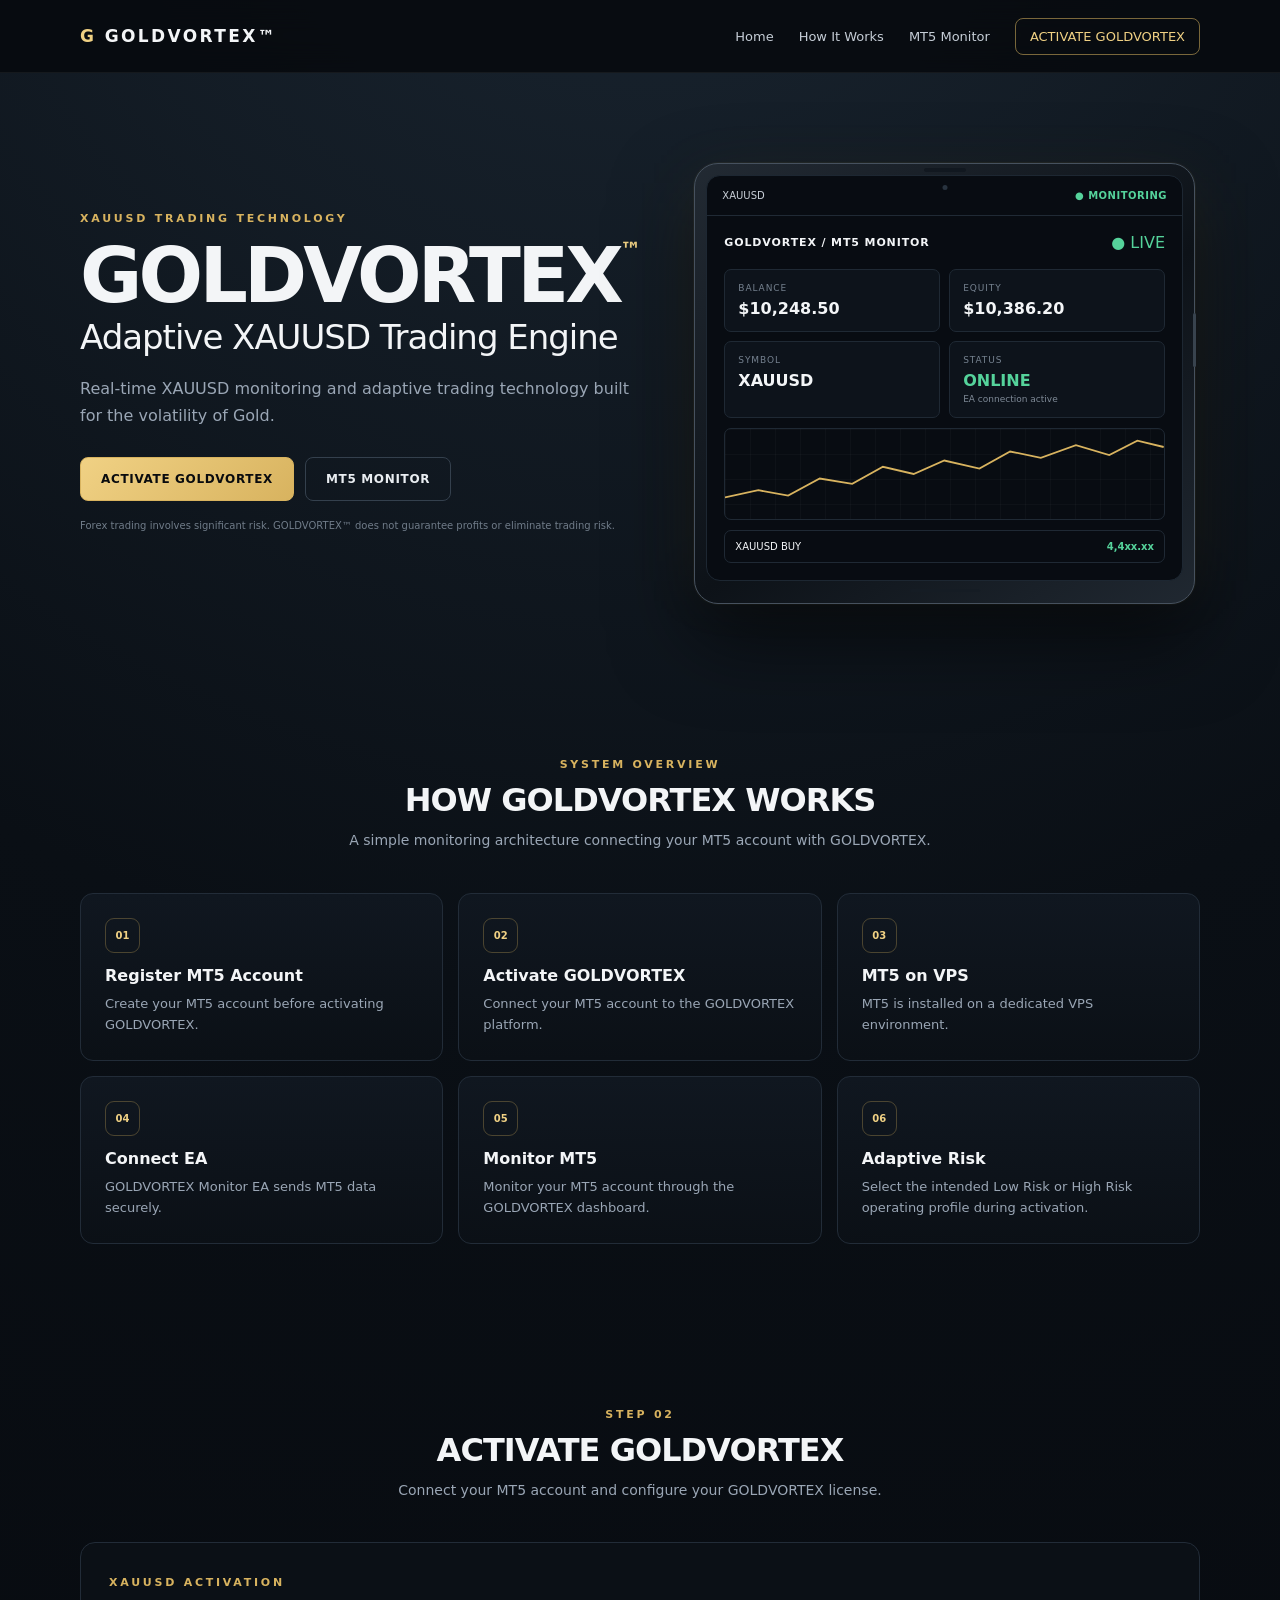
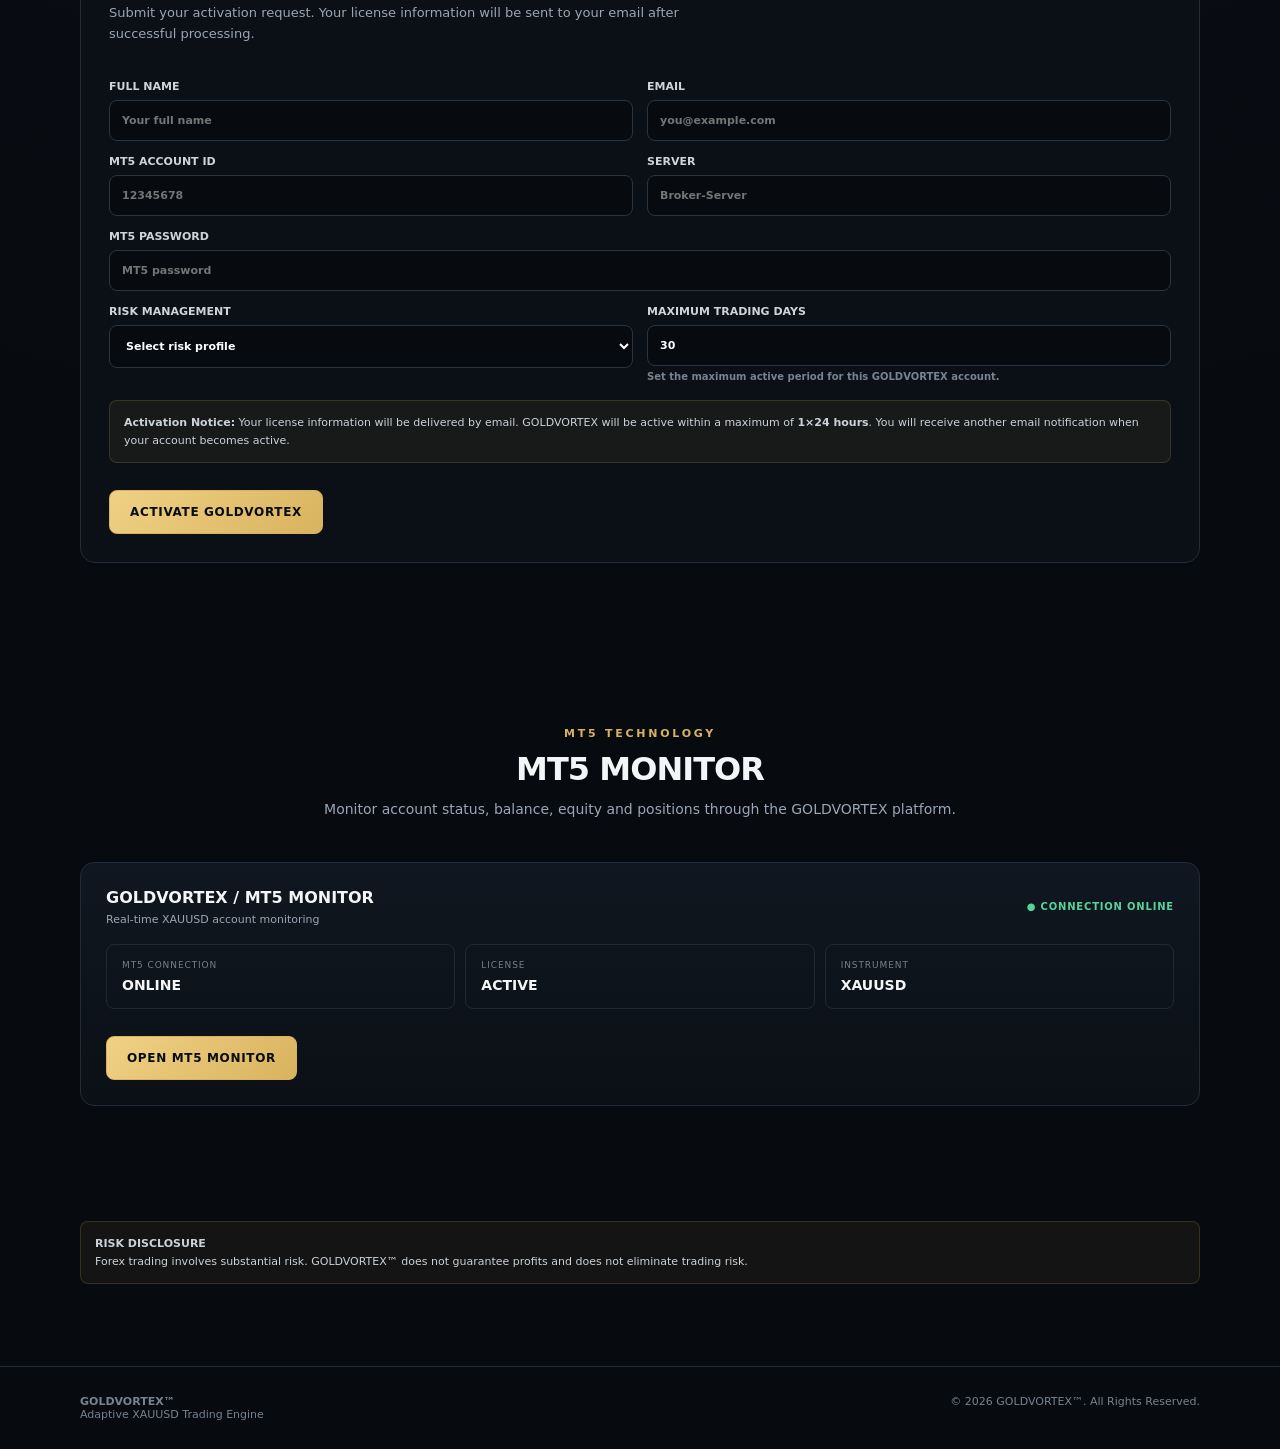
==== commit 852ac994: "Update index.html" ====
--- a/index.html
+++ b/index.html
@@ -1,816 +1,496 @@
 <!DOCTYPE html>
 <html lang="en">
 <head>
-    <meta charset="UTF-8">
-    <meta name="viewport" content="width=device-width, initial-scale=1.0">
-
-    <title>GOLDVORTEX™ | Adaptive XAUUSD Trading Engine</title>
-
-    <meta name="description"
-          content="GOLDVORTEX™ - Adaptive XAUUSD Trading Engine">
-
-    <link rel="preconnect" href="https://fonts.googleapis.com">
-    <link rel="preconnect" href="https://fonts.gstatic.com" crossorigin>
-    <link href="https://fonts.googleapis.com/css2?family=Manrope:wght@400;500;600;700;800&family=Space+Grotesk:wght@500;600;700&display=swap" rel="stylesheet">
-    <link rel="stylesheet" href="style.css">
-
+<meta charset="UTF-8">
+<meta name="viewport" content="width=device-width, initial-scale=1.0">
+<meta name="description" content="GOLDVORTEX™ — Adaptive XAUUSD Trading Engine. Real-time XAUUSD monitoring and adaptive trading technology built for the volatility of Gold.">
+<title>GOLDVORTEX™ | Adaptive XAUUSD Trading Engine</title>
 <style>
-/* GOLDVORTEX - smaller hero laptop preview */
-.hero-visual .laptop-visual{
-    width: 78% !important;
-    max-width: 560px !important;
-    margin-left: auto !important;
-    margin-right: 2% !important;
-}
-@media (max-width: 900px){
-    .hero-visual .laptop-visual{
-        width: 86% !important;
-        max-width: 520px !important;
-        margin-right: auto !important;
+:root{
+  --bg:#070a0f;
+  --panel:#0c1118;
+  --panel2:#101720;
+  --line:#222c38;
+  --text:#f3f5f7;
+  --muted:#9aa6b5;
+  --gold:#d8b35f;
+  --gold2:#f0d184;
+  --green:#55d39b;
+  --red:#e87979;
+}
+*{box-sizing:border-box}
+html{scroll-behavior:smooth}
+body{
+  margin:0;background:
+  radial-gradient(circle at 50% -10%,#1b2733 0,#0a0f15 38%,#070a0f 72%);
+  color:var(--text);
+  font-family:Inter,system-ui,-apple-system,BlinkMacSystemFont,"Segoe UI",sans-serif;
+}
+a{text-decoration:none;color:inherit}
+button,input,select{font:inherit}
+button{cursor:pointer}
+.container{width:min(1120px,92%);margin:auto}
+
+/* NAV */
+header{
+  position:sticky;top:0;z-index:20;
+  background:rgba(7,10,15,.90);
+  backdrop-filter:blur(15px);
+  border-bottom:1px solid rgba(255,255,255,.055)
+}
+.nav{height:72px;display:flex;align-items:center;justify-content:space-between}
+.logo{font-weight:850;letter-spacing:.14em;font-size:17px}
+.logo-mark{color:var(--gold2)}
+.navlinks{display:flex;align-items:center;gap:25px}
+.navlinks a{font-size:13px;color:#c6ced7}
+.navlinks a:hover{color:#fff}
+.nav-cta{
+  padding:10px 14px;border:1px solid rgba(216,179,95,.55);
+  border-radius:8px;color:var(--gold2)!important
+}
+
+/* HERO — preserves the live site's laptop/monitor concept */
+.hero{padding:78px 0 72px}
+.hero-grid{
+  display:grid;grid-template-columns:1fr 1fr;gap:48px;align-items:center
+}
+.eyebrow{font-size:11px;letter-spacing:.25em;color:var(--gold);font-weight:800}
+.hero h1{
+  margin:15px 0 4px;font-size:clamp(48px,6vw,76px);
+  line-height:.96;letter-spacing:-.05em
+}
+.hero h1 sup{font-size:.28em;vertical-align:top;color:var(--gold2);letter-spacing:0}
+.hero h2{
+  margin:0 0 18px;font-size:clamp(24px,3vw,34px);
+  font-weight:500;letter-spacing:-.03em
+}
+.hero p{color:var(--muted);font-size:16px;line-height:1.7;max-width:590px}
+.actions{display:flex;gap:11px;flex-wrap:wrap;margin-top:27px}
+.btn{
+  border-radius:8px;padding:14px 20px;font-size:12px;font-weight:850;
+  letter-spacing:.055em;transition:.18s;border:1px solid transparent
+}
+.btn:hover{transform:translateY(-1px)}
+.primary{
+  background:linear-gradient(135deg,var(--gold2),var(--gold));color:#090b0e;
+  border-color:var(--gold)
+}
+.secondary{background:transparent;color:#e9edf1;border-color:#34404d}
+.disclosure{font-size:10px!important;line-height:1.5!important;margin-top:17px;color:#707c89!important}
+
+/* TABLET / IPAD-STYLE HERO DEVICE */
+.tablet-wrap{position:relative;padding:12px 5px 0}
+.tablet-glow{
+  position:absolute;inset:7% 2% 5%;filter:blur(30px);
+  background:rgba(216,179,95,.11);pointer-events:none
+}
+.tablet{
+  position:relative;width:100%;max-width:590px;margin:auto;
+  padding:11px;border:1px solid #46515e;border-radius:24px;
+  background:linear-gradient(145deg,#222a33,#0d1218 55%,#202831);
+  box-shadow:0 34px 80px rgba(0,0,0,.58),0 0 0 1px rgba(216,179,95,.06);
+}
+.tablet::before{
+  content:"";position:absolute;left:50%;top:4px;transform:translateX(-50%);
+  width:42px;height:4px;border-radius:5px;background:#111820;opacity:.9
+}
+.tablet-screen{
+  position:relative;border:1px solid #1d2732;border-radius:14px;
+  background:#080c12;overflow:hidden;min-height:350px
+}
+.tablet-camera{
+  position:absolute;left:50%;top:9px;transform:translateX(-50%);
+  width:5px;height:5px;border-radius:50%;background:#28333f;z-index:3
+}
+.screen-top{
+  height:40px;border-bottom:1px solid #202a35;
+  display:flex;align-items:center;justify-content:space-between;padding:0 15px;
+  color:#c9d0d8;font-size:10px
+}
+.live{color:var(--green);font-weight:800;letter-spacing:.05em}
+.screen-body{padding:17px}
+.screen-brand{display:flex;justify-content:space-between;align-items:center;margin-bottom:17px}
+.screen-brand strong{font-size:11px;letter-spacing:.08em}
+.dot{color:var(--green)}
+.metrics{display:grid;grid-template-columns:1fr 1fr;gap:9px}
+.metric{
+  border:1px solid #1f2934;background:#0d131b;border-radius:7px;padding:13px
+}
+.metric span{display:block;color:#75818f;font-size:9px;letter-spacing:.1em}
+.metric strong{display:block;margin-top:6px;font-size:16px}
+.metric small{display:block;color:#7f8a97;margin-top:4px;font-size:9px}
+.chart{
+  margin-top:10px;height:92px;border:1px solid #1f2934;border-radius:7px;
+  position:relative;overflow:hidden;background:
+  linear-gradient(rgba(255,255,255,.025) 1px,transparent 1px),
+  linear-gradient(90deg,rgba(255,255,255,.025) 1px,transparent 1px);
+  background-size:25px 25px
+}
+.chart svg{position:absolute;inset:0;width:100%;height:100%}
+.trade-row{
+  margin-top:10px;border:1px solid #1f2934;border-radius:7px;
+  padding:10px;display:flex;justify-content:space-between;font-size:10px
+}
+.buy{color:var(--green);font-weight:800}
+.tablet-side{
+  position:absolute;right:-2px;top:34%;width:3px;height:54px;
+  border-radius:3px;background:#38434e
+}
+.tablet-bottom{
+  height:3px;width:70px;margin:8px auto 0;border-radius:4px;background:#151c24
+}
+/* SECTIONS */
+.section{padding:82px 0}
+.section-title{text-align:center}
+.section-title .eyebrow{display:block}
+.section h2{font-size:32px;letter-spacing:-.03em;margin:10px 0}
+.lead{max-width:660px;margin:0 auto 40px;text-align:center;color:var(--muted);line-height:1.7;font-size:14px}
+.grid{display:grid;grid-template-columns:repeat(3,1fr);gap:15px}
+.card{
+  padding:24px;border-radius:13px;background:linear-gradient(180deg,#101720,#0b1016);
+  border:1px solid var(--line)
+}
+.num{
+  width:35px;height:35px;border-radius:9px;border:1px solid rgba(216,179,95,.3);
+  display:grid;place-items:center;color:var(--gold2);font-size:10px;font-weight:800
+}
+.card h3{font-size:16px;margin:13px 0 8px}
+.card p{color:var(--muted);font-size:13px;line-height:1.65;margin:0}
+
+/* ACTIVATION */
+.activation-shell{
+  border:1px solid var(--line);border-radius:15px;background:#0b1016;
+  padding:28px
+}
+.activation-top{display:flex;justify-content:space-between;gap:25px;align-items:flex-end}
+.activation-top p{color:var(--muted);font-size:13px;line-height:1.6;max-width:620px}
+.form-grid{display:grid;grid-template-columns:1fr 1fr;gap:14px;margin-top:22px}
+label{font-size:11px;font-weight:800;color:#cdd4dc}
+input,select{
+  width:100%;margin-top:7px;padding:13px 12px;
+  border-radius:8px;border:1px solid #293440;background:#070b10;color:#fff;outline:none
+}
+input:focus,select:focus{border-color:var(--gold);box-shadow:0 0 0 2px rgba(216,179,95,.08)}
+.full{grid-column:1/-1}
+.help{color:#778390;font-size:10px;margin-top:5px}
+.notice{
+  margin-top:18px;padding:13px 14px;border-radius:8px;
+  background:rgba(216,179,95,.06);border:1px solid rgba(216,179,95,.18);
+  color:#cbd2da;font-size:11px;line-height:1.6
+}
+.status{display:none;margin-top:15px;padding:12px;border-radius:8px;font-size:12px}
+.status.show{display:block}
+.status.err{color:#f0aaaa;background:rgba(232,121,121,.08);border:1px solid rgba(232,121,121,.22)}
+.status.ok{color:#a2e8c4;background:rgba(85,211,155,.08);border:1px solid rgba(85,211,155,.22)}
+.result{display:none;margin-top:20px}
+.result.show{display:block}
+.license{
+  margin-top:8px;padding:14px;border:1px dashed rgba(216,179,95,.4);
+  border-radius:8px;background:#070b10;color:var(--gold2);
+  font:600 17px ui-monospace,SFMono-Regular,Menlo,monospace
+}
+
+/* MONITOR */
+.monitor-card{
+  border:1px solid var(--line);border-radius:14px;padding:25px;
+  background:linear-gradient(180deg,#101720,#0b1016)
+}
+.monitor-head{display:flex;justify-content:space-between;align-items:center;gap:20px}
+.status-online{color:var(--green);font-size:10px;font-weight:800;letter-spacing:.08em}
+.monitor-grid{display:grid;grid-template-columns:repeat(3,1fr);gap:10px;margin-top:18px}
+.monitor-item{padding:15px;border:1px solid #202a35;border-radius:8px}
+.monitor-item span{display:block;color:#75818e;font-size:9px;letter-spacing:.1em}
+.monitor-item strong{display:block;margin-top:7px;font-size:14px}
+footer{border-top:1px solid var(--line);padding:28px 0;color:#778390;font-size:11px}
+.footer-row{display:flex;justify-content:space-between;gap:20px}
+
+@media(max-width:820px){
+  .navlinks a:not(.nav-cta){display:none}
+  .hero-grid{grid-template-columns:1fr;gap:45px}
+  .hero{padding-top:58px}
+  .grid{grid-template-columns:1fr}
+  .form-grid{grid-template-columns:1fr}
+  .full{grid-column:auto}
+  .activation-top{display:block}
+  .monitor-grid{grid-template-columns:1fr 1fr}
+}
+@media(max-width:520px){
+  .monitor-grid{grid-template-columns:1fr}
+  .tablet{border-radius:18px;padding:8px}
+  .tablet-screen{min-height:300px;border-radius:11px}
+  .hero h1{font-size:52px}
+}
+</style>
+</head>
+<body>
+
+<header>
+  <div class="container nav">
+    <a href="#" class="logo"><span class="logo-mark">G</span> GOLDVORTEX™</a>
+    <nav class="navlinks">
+      <a href="#home">Home</a>
+      <a href="#how">How It Works</a>
+      <a href="#monitor">MT5 Monitor</a>
+      <a href="#activate" class="nav-cta">ACTIVATE GOLDVORTEX</a>
+    </nav>
+  </div>
+</header>
+
+<main>
+<section class="hero" id="home">
+  <div class="container hero-grid">
+    <div>
+      <div class="eyebrow">XAUUSD TRADING TECHNOLOGY</div>
+      <h1>GOLDVORTEX<sup>™</sup></h1>
+      <h2>Adaptive XAUUSD Trading Engine</h2>
+      <p>Real-time XAUUSD monitoring and adaptive trading technology built for the volatility of Gold.</p>
+      <div class="actions">
+        <a class="btn primary" href="#activate">ACTIVATE GOLDVORTEX</a>
+        <a class="btn secondary" href="#monitor">MT5 MONITOR</a>
+      </div>
+      <p class="disclosure">Forex trading involves significant risk. GOLDVORTEX™ does not guarantee profits or eliminate trading risk.</p>
+    </div>
+
+    <div class="tablet-wrap" aria-label="GOLDVORTEX MT5 Monitor tablet preview">
+      <div class="tablet-glow"></div>
+      <div class="tablet">
+        <div class="tablet-side"></div>
+        <div class="tablet-screen">
+          <div class="tablet-camera"></div>
+          <div class="screen-top">
+            <span>XAUUSD</span>
+            <span class="live">● MONITORING</span>
+          </div>
+          <div class="screen-body">
+            <div class="screen-brand">
+              <strong>GOLDVORTEX / MT5 MONITOR</strong>
+              <span class="dot">● LIVE</span>
+            </div>
+            <div class="metrics">
+              <div class="metric"><span>BALANCE</span><strong>$10,248.50</strong></div>
+              <div class="metric"><span>EQUITY</span><strong>$10,386.20</strong></div>
+              <div class="metric"><span>SYMBOL</span><strong>XAUUSD</strong></div>
+              <div class="metric"><span>STATUS</span><strong class="buy">ONLINE</strong><small>EA connection active</small></div>
+            </div>
+            <div class="chart">
+              <svg viewBox="0 0 500 100" preserveAspectRatio="none" aria-hidden="true">
+                <polyline points="0,76 38,68 72,74 108,55 145,61 180,42 215,50 250,35 290,44 325,25 360,32 400,18 438,29 470,13 500,20" fill="none" stroke="#d8b35f" stroke-width="2"/>
+              </svg>
+            </div>
+            <div class="trade-row">
+              <span>XAUUSD BUY</span>
+              <span class="buy">4,4xx.xx</span>
+            </div>
+          </div>
+        </div>
+        <div class="tablet-bottom"></div>
+      </div>
+    </div>    </div>
+  </div>
+</section>
+
+<section class="section" id="how">
+  <div class="container">
+    <div class="section-title">
+      <span class="eyebrow">SYSTEM OVERVIEW</span>
+      <h2>HOW GOLDVORTEX WORKS</h2>
+      <p class="lead">A simple monitoring architecture connecting your MT5 account with GOLDVORTEX.</p>
+    </div>
+    <div class="grid">
+      <article class="card"><div class="num">01</div><h3>Register MT5 Account</h3><p>Create your MT5 account before activating GOLDVORTEX.</p></article>
+      <article class="card"><div class="num">02</div><h3>Activate GOLDVORTEX</h3><p>Connect your MT5 account to the GOLDVORTEX platform.</p></article>
+      <article class="card"><div class="num">03</div><h3>MT5 on VPS</h3><p>MT5 is installed on a dedicated VPS environment.</p></article>
+      <article class="card"><div class="num">04</div><h3>Connect EA</h3><p>GOLDVORTEX Monitor EA sends MT5 data securely.</p></article>
+      <article class="card"><div class="num">05</div><h3>Monitor MT5</h3><p>Monitor your MT5 account through the GOLDVORTEX dashboard.</p></article>
+      <article class="card"><div class="num">06</div><h3>Adaptive Risk</h3><p>Select the intended Low Risk or High Risk operating profile during activation.</p></article>
+    </div>
+  </div>
+</section>
+
+<section class="section" id="activate">
+  <div class="container">
+    <div class="section-title">
+      <span class="eyebrow">STEP 02</span>
+      <h2>ACTIVATE GOLDVORTEX</h2>
+      <p class="lead">Connect your MT5 account and configure your GOLDVORTEX license.</p>
+    </div>
+
+    <div class="activation-shell">
+      <div class="activation-top">
+        <div>
+          <span class="eyebrow">XAUUSD ACTIVATION</span>
+          <p>Submit your activation request. Your license information will be sent to your email after successful processing.</p>
+        </div>
+      </div>
+
+      <form id="activationForm">
+        <div class="form-grid">
+          <label>FULL NAME
+            <input id="name" name="name" placeholder="Your full name" required>
+          </label>
+          <label>EMAIL
+            <input id="email" name="email" type="email" placeholder="you@example.com" required>
+          </label>
+          <label>MT5 ACCOUNT ID
+            <input id="mt5_account" name="mt5_account" placeholder="12345678" required>
+          </label>
+          <label>SERVER
+            <input id="broker" name="broker" placeholder="Broker-Server" required>
+          </label>
+          <label class="full">MT5 PASSWORD
+            <input id="mt5_password" name="mt5_password" type="password" placeholder="MT5 password" required>
+          </label>
+          <label>RISK MANAGEMENT
+            <select id="risk_management" name="risk_management" required>
+              <option value="">Select risk profile</option>
+              <option value="LOW RISK">LOW RISK</option>
+              <option value="HIGH RISK">HIGH RISK</option>
+            </select>
+          </label>
+          <label>MAXIMUM TRADING DAYS
+            <input id="trading_days" name="trading_days" type="number" min="1" max="3650" value="30" required>
+            <div class="help">Set the maximum active period for this GOLDVORTEX account.</div>
+          </label>
+        </div>
+
+        <div class="notice">
+          <strong>Activation Notice:</strong> Your license information will be delivered by email.
+          GOLDVORTEX will be active within a maximum of <strong>1×24 hours</strong>.
+          You will receive another email notification when your account becomes active.
+        </div>
+
+        <div class="actions">
+          <button class="btn primary" type="submit" id="submitActivation">ACTIVATE GOLDVORTEX</button>
+        </div>
+        <div id="activationStatus" class="status"></div>
+      </form>
+
+      <div id="activationResult" class="result">
+        <div class="notice">
+          <strong>Activation Request Received</strong><br>
+          Your request has been received successfully. Please check your email for your GOLDVORTEX license.
+        </div>
+        <div class="help">LICENSE KEY</div>
+        <div class="license" id="licenseKey">Check your email</div>
+      </div>
+    </div>
+  </div>
+</section>
+
+<section class="section" id="monitor">
+  <div class="container">
+    <div class="section-title">
+      <span class="eyebrow">MT5 TECHNOLOGY</span>
+      <h2>MT5 MONITOR</h2>
+      <p class="lead">Monitor account status, balance, equity and positions through the GOLDVORTEX platform.</p>
+    </div>
+    <div class="monitor-card">
+      <div class="monitor-head">
+        <div>
+          <strong>GOLDVORTEX / MT5 MONITOR</strong>
+          <div style="color:var(--muted);font-size:11px;margin-top:6px">Real-time XAUUSD account monitoring</div>
+        </div>
+        <span class="status-online">● CONNECTION ONLINE</span>
+      </div>
+      <div class="monitor-grid">
+        <div class="monitor-item"><span>MT5 CONNECTION</span><strong>ONLINE</strong></div>
+        <div class="monitor-item"><span>LICENSE</span><strong>ACTIVE</strong></div>
+        <div class="monitor-item"><span>INSTRUMENT</span><strong>XAUUSD</strong></div>
+      </div>
+      <div class="actions">
+        <a class="btn primary" href="/monitor-login.html">OPEN MT5 MONITOR</a>
+      </div>
+    </div>
+  </div>
+</section>
+
+<section class="section" style="padding-top:15px">
+  <div class="container">
+    <div class="notice">
+      <strong>RISK DISCLOSURE</strong><br>
+      Forex trading involves substantial risk. GOLDVORTEX™ does not guarantee profits and does not eliminate trading risk.
+    </div>
+  </div>
+</section>
+</main>
+
+<footer>
+  <div class="container footer-row">
+    <div><strong>GOLDVORTEX™</strong><br>Adaptive XAUUSD Trading Engine</div>
+    <div>© 2026 GOLDVORTEX™. All Rights Reserved.</div>
+  </div>
+</footer>
+
+<script>
+const API_BASE="/api";
+const form=document.getElementById("activationForm");
+const statusBox=document.getElementById("activationStatus");
+const resultBox=document.getElementById("activationResult");
+const submitButton=document.getElementById("submitActivation");
+
+function setStatus(message,type){
+  statusBox.textContent=message;
+  statusBox.className="status show "+type;
+}
+
+function errorMessage(code){
+  const map={
+    FULL_NAME_REQUIRED:"Please enter your full name.",
+    EMAIL_REQUIRED:"Please enter your email address.",
+    MT5_ACCOUNT_REQUIRED:"Please enter your MT5 account ID.",
+    BROKER_REQUIRED:"Please enter your broker/server.",
+    MT5_PASSWORD_REQUIRED:"Please enter your MT5 password.",
+    INVALID_TRADING_DAYS:"Trading days must be between 1 and 3650.",
+    LICENSE_NOT_FOUND_FOR_MT5_ACCOUNT:"No available GOLDVORTEX license was found for this MT5 account.",
+    BROKER_MISMATCH:"The broker/server does not match the license configuration.",
+    LICENSE_EXPIRED:"This license has expired.",
+    LICENSE_NOT_ACTIVE:"This license is not active."
+  };
+  return map[code]||code||"Activation could not be completed. Please try again.";
+}
+
+form.addEventListener("submit",async(e)=>{
+  e.preventDefault();
+  statusBox.className="status";
+  submitButton.disabled=true;
+  submitButton.textContent="PROCESSING...";
+
+  const payload={
+    name:document.getElementById("name").value.trim(),
+    email:document.getElementById("email").value.trim().toLowerCase(),
+    mt5_account:document.getElementById("mt5_account").value.trim(),
+    broker:document.getElementById("broker").value.trim(),
+    mt5_password:document.getElementById("mt5_password").value,
+    trading_days:Number(document.getElementById("trading_days").value),
+    risk_management:document.getElementById("risk_management").value
+  };
+
+  try{
+    const response=await fetch(API_BASE+"/activate-account",{
+      method:"POST",
+      headers:{"Content-Type":"application/json"},
+      body:JSON.stringify(payload)
+    });
+    const data=await response.json().catch(()=>({}));
+
+    if(!response.ok || !data.success){
+      throw new Error(errorMessage(data.error));
     }
-}
-@media (max-width: 600px){
-    .hero-visual .laptop-visual{
-        width: 94% !important;
-        max-width: none !important;
-    }
-}
-</style>
-
-</head>
-
-<body>
-
-    <!-- =========================
-         HEADER
-    ========================== -->
-
-    <header class="header">
-
-        <div class="container nav">
-
-            <div class="logo">
-                <div class="logo-icon">G</div>
-
-                <div>
-                    <div class="logo-name">
-                        GOLDVORTEX<span>™</span>
-                    </div>
-
-                    <div class="logo-tagline">
-                        Adaptive XAUUSD Trading Engine
-                    </div>
-                </div>
-            </div>
-
-
-            <nav class="menu">
-
-                <a href="#home">Home</a>
-
-                <a href="#how-it-works">
-                    How It Works
-                </a>
-
-                <a href="#monitor">
-                    MT5 Monitor
-                </a>
-
-                <a href="#activate">
-                    Activate
-                </a>
-
-            </nav>
-
-
-            <a href="#activate"
-               class="nav-button">
-                ACTIVATE GOLDVORTEX
-            </a>
-
-        </div>
-
-    </header>
-
-
-
-    <!-- =========================
-         HERO
-    ========================== -->
-
-    <main>
-
-        <section id="home"
-                 class="hero">
-
-            <div class="container hero-grid">
-
-                <div class="hero-content">
-
-                    <div class="eyebrow">
-                        XAUUSD TRADING TECHNOLOGY
-                    </div>
-
-
-                    <h1>
-                        GOLDVORTEX<span>™</span>
-                    </h1>
-
-
-                    <h2>
-                        Adaptive XAUUSD
-                        <br>
-                        Trading Engine
-                    </h2>
-
-
-                    <p>
-                        Real-time XAUUSD monitoring and
-                        adaptive trading technology built
-                        for the volatility of Gold.
-                    </p>
-
-
-                    <div class="hero-buttons">
-
-                        <a href="#activate"
-                           class="button primary">
-                            ACTIVATE GOLDVORTEX
-                        </a>
-
-
-                        <a href="#monitor"
-                           class="button secondary">
-                            MT5 MONITOR
-                        </a>
-
-                    </div>
-
-
-                    <div class="risk-text">
-
-                        Forex trading involves significant
-                        risk. GOLDVORTEX™ does not guarantee
-                        profits or eliminate trading risk.
-
-                    </div>
-
-                </div>
-
-
-
-                <!-- VISUAL -->
-
-                <div class="hero-visual">
-
-                    <div class="grid-background"></div>
-
-
-                    <div class="gold-ring">
-
-                        <div class="g-symbol">
-                            G
-                        </div>
-
-                    </div>
-
-
-                    <div class="market-card">
-
-                        <div>
-                            XAUUSD
-                        </div>
-
-                        <div class="market-status">
-                            ● MONITORING
-                        </div>
-
-                    </div>
-
-                    <div class="laptop-visual" aria-label="GOLDVORTEX MT5 dashboard preview">
-                        <div class="laptop-screen">
-                            <div class="laptop-topbar">
-                                <span class="terminal-dot"></span><span class="terminal-dot"></span><span class="terminal-dot"></span>
-                                <span class="terminal-title">GOLDVORTEX / MT5 MONITOR</span>
-                                <span class="terminal-live">● LIVE</span>
-                            </div>
-                            <div class="dashboard-mini">
-                                <div class="mini-sidebar">
-                                    <div class="mini-logo">GV</div>
-                                    <span class="mini-active"></span><span></span><span></span><span></span>
-                                </div>
-                                <div class="mini-main">
-                                    <div class="mini-stats">
-                                        <div><small>BALANCE</small><b>$10,248.50</b></div>
-                                        <div><small>EQUITY</small><b>$10,386.20</b></div>
-                                        <div><small>SYMBOL</small><b>XAUUSD</b></div>
-                                    </div>
-                                    <div class="mini-chart">
-                                        <div class="chart-grid"></div>
-                                        <svg viewBox="0 0 620 235" preserveAspectRatio="none" aria-hidden="true">
-                                            <defs>
-                                                <linearGradient id="gvLine" x1="0" x2="1" y1="0" y2="0">
-                                                    <stop offset="0" stop-color="#b88b36"/>
-                                                    <stop offset=".55" stop-color="#f1d17c"/>
-                                                    <stop offset="1" stop-color="#fff1bb"/>
-                                                </linearGradient>
-                                                <linearGradient id="gvFill" x1="0" x2="0" y1="0" y2="1">
-                                                    <stop offset="0" stop-color="#d9b45c" stop-opacity=".22"/>
-                                                    <stop offset="1" stop-color="#d9b45c" stop-opacity="0"/>
-                                                </linearGradient>
-                                            </defs>
-                                            <path d="M0 205 L35 193 L65 199 L98 165 L128 174 L162 132 L194 151 L225 119 L259 137 L292 101 L323 116 L355 84 L388 103 L422 67 L456 82 L490 52 L525 62 L558 31 L590 43 L620 18 L620 235 L0 235 Z" fill="url(#gvFill)"/>
-                                            <polyline points="0,205 35,193 65,199 98,165 128,174 162,132 194,151 225,119 259,137 292,101 323,116 355,84 388,103 422,67 456,82 490,52 525,62 558,31 590,43 620,18" fill="none" stroke="url(#gvLine)" stroke-width="4" stroke-linecap="round" stroke-linejoin="round"/>
-                                            <circle cx="620" cy="18" r="6" fill="#f5dc91"/>
-                                        </svg>
-                                        <div class="mini-symbol">XAUUSD <span>BUY</span></div>
-                                        <div class="mini-price">4,4xx.xx</div>
-                                    </div>
-                                </div>
-                            </div>
-                        </div>
-                        <div class="laptop-base"><span></span></div>
-                    </div>
-
-                </div>
-
-            </div>
-
-        </section>
-
-
-
-        <!-- =========================
-             HOW IT WORKS
-        ========================== -->
-
-        <section id="how-it-works"
-                 class="section">
-
-            <div class="container">
-
-                <div class="section-heading">
-
-                    <div class="eyebrow">
-                        SYSTEM OVERVIEW
-                    </div>
-
-                    <h2>
-                        HOW GOLDVORTEX WORKS
-                    </h2>
-
-                    <p>
-                        A simple monitoring architecture
-                        connecting your MT5 account with
-                        GOLDVORTEX.
-                    </p>
-
-                </div>
-
-
-                <div class="steps">
-
-                    <div class="step-card">
-
-                        <div class="step-number">
-                            01
-                        </div>
-
-                        <h3>
-                            Register MT5 Account
-                        </h3>
-
-                        <p>
-                            Create your MT5 account
-                            before activating
-                            GOLDVORTEX.
-                        </p>
-
-                    </div>
-
-
-                    <div class="step-card">
-
-                        <div class="step-number">
-                            02
-                        </div>
-
-                        <h3>
-                            Activate GOLDVORTEX
-                        </h3>
-
-                        <p>
-                            Connect your MT5 account
-                            to the GOLDVORTEX platform.
-                        </p>
-
-                    </div>
-
-
-                    <div class="step-card">
-
-                        <div class="step-number">
-                            03
-                        </div>
-
-                        <h3>
-                            MT5 on VPS
-                        </h3>
-
-                        <p>
-                            MT5 is installed on a
-                            dedicated VPS environment.
-                        </p>
-
-                    </div>
-
-
-                    <div class="step-card">
-
-                        <div class="step-number">
-                            04
-                        </div>
-
-                        <h3>
-                            Connect EA
-                        </h3>
-
-                        <p>
-                            GOLDVORTEX Monitor EA
-                            sends MT5 data securely.
-                        </p>
-
-                    </div>
-
-
-                    <div class="step-card">
-
-                        <div class="step-number">
-                            05
-                        </div>
-
-                        <h3>
-                            Monitor MT5
-                        </h3>
-
-                        <p>
-                            Monitor your MT5 account
-                            through the dashboard.
-                        </p>
-
-                    </div>
-
-                </div>
-
-            </div>
-
-        </section>
-
-
-
-        <!-- =========================
-             BROKER
-        ========================== -->
-
-        <section class="section broker-section">
-
-            <div class="container">
-
-                <div class="broker-card">
-
-                    <div>
-
-                        <div class="eyebrow">
-                            STEP 01
-                        </div>
-
-                        <h2>
-                            REGISTER BROKER
-                        </h2>
-
-                        <p>
-                            Create your MT5 account
-                            before activating GOLDVORTEX.
-                        </p>
-
-                    </div>
-
-
-                    <div class="broker-info">
-
-                        <div>
-                            <span>
-                                Minimum Deposit
-                            </span>
-
-                            <strong>
-                                $100
-                            </strong>
-                        </div>
-
-
-                        <div>
-                            <span>
-                                Account
-                            </span>
-
-                            <strong>
-                                MT5 Cent Account
-                            </strong>
-                        </div>
-
-
-                        <div>
-                            <span>
-                                Instrument
-                            </span>
-
-                            <strong>
-                                XAUUSD
-                            </strong>
-                        </div>
-
-                    </div>
-
-
-                    <a
-                        href="https://ma.valetax-indonesia.com/p/165791"
-                        target="_blank"
-                        rel="noopener noreferrer"
-                        class="button primary">
-
-                        REGISTER BROKER
-
-                    </a>
-
-                </div>
-
-            </div>
-
-        </section>
-
-
-
-        <!-- =========================
-             ACTIVATION
-        ========================== -->
-
-        <section id="activate"
-                 class="section activation-section">
-
-            <div class="container">
-
-                <div class="section-heading">
-
-                    <div class="eyebrow">
-                        STEP 02
-                    </div>
-
-                    <h2>
-                        ACTIVATE GOLDVORTEX
-                    </h2>
-
-                    <p>
-                        Connect your MT5 account and
-                        configure your GOLDVORTEX license.
-                    </p>
-
-                </div>
-
-
-                <div class="activation-card">
-
-                    <form id="activationForm">
-
-                        <div class="form-grid">
-
-
-                            <div class="form-group">
-
-                                <label>
-                                    FULL NAME
-                                </label>
-
-                                <input
-                                    type="text"
-                                    id="name"
-                                    placeholder="Your full name"
-                                    required>
-
-                            </div>
-
-
-                            <div class="form-group">
-
-                                <label>
-                                    EMAIL
-                                </label>
-
-                                <input
-                                    type="email"
-                                    id="email"
-                                    placeholder="you@example.com"
-                                    required>
-
-                            </div>
-
-
-                            <div class="form-group">
-
-                                <label>
-                                    MT5 ACCOUNT ID
-                                </label>
-
-                                <input
-                                    type="text"
-                                    id="mt5"
-                                    placeholder="12345678"
-                                    required>
-
-                            </div>
-
-
-                            <div class="form-group">
-
-                                <label>
-                                    SERVER
-                                </label>
-
-                                <input
-                                    type="text"
-                                    id="server"
-                                    placeholder="Broker-Server"
-                                    required>
-
-                            </div>
-
-
-                            <div class="form-group">
-
-                                <label>
-                                    MT5 PASSWORD
-                                </label>
-
-                                <input
-                                    type="password"
-                                    id="password"
-                                    placeholder="MT5 password"
-                                    required>
-
-                            </div>
-
-
-                            <div class="form-group">
-
-                                <label>
-                                    MAXIMUM TRADING DAYS
-                                </label>
-
-                                <input
-                                    type="number"
-                                    id="tradingDays"
-                                    min="1"
-                                    value="30"
-                                    placeholder="30"
-                                    required>
-
-                                <small>
-                                    Set the maximum active period
-                                    for this GOLDVORTEX account.
-                                </small>
-
-                            </div>
-
-                        </div>
-
-
-                        <div class="license-preview">
-
-                            <div>
-
-                                <span>
-                                    ACTIVATION DATE
-                                </span>
-
-                                <strong id="activationDate">
-                                    -
-                                </strong>
-
-                            </div>
-
-
-                            <div>
-
-                                <span>
-                                    EXPIRY DATE
-                                </span>
-
-                                <strong id="expiryDate">
-                                    -
-                                </strong>
-
-                            </div>
-
-                        </div>
-
-
-                        <button
-                            type="submit"
-                            class="button primary full">
-
-                            ACTIVATE GOLDVORTEX
-
-                        </button>
-
-
-                        <div
-                            id="activationMessage"
-                            class="activation-message">
-
-                        </div>
-
-                    </form>
-
-                </div>
-
-            </div>
-
-        </section>
-
-
-
-        <!-- =========================
-             MT5 MONITOR
-        ========================== -->
-
-        <section id="monitor"
-                 class="section monitor-section">
-
-            <div class="container">
-
-                <div class="section-heading">
-
-                    <div class="eyebrow">
-                        MT5 TECHNOLOGY
-                    </div>
-
-                    <h2>
-                        MT5 MONITOR
-                    </h2>
-
-                    <p>
-                        Monitor account status,
-                        balance, equity and positions
-                        through the GOLDVORTEX platform.
-                    </p>
-
-                </div>
-
-
-                <div class="monitor-grid">
-
-
-                    <div class="monitor-card">
-
-                        <span>
-                            MT5 CONNECTION
-                        </span>
-
-                        <strong class="online">
-                            ● ONLINE
-                        </strong>
-
-                        <small>
-                            Last update:
-                            waiting for MT5 data
-                        </small>
-
-                    </div>
-
-
-                    <div class="monitor-card">
-
-                        <span>
-                            LICENSE
-                        </span>
-
-                        <strong>
-                            ACTIVE
-                        </strong>
-
-                        <small>
-                            Expiry controlled by
-                            GOLDVORTEX license.
-                        </small>
-
-                    </div>
-
-
-                    <div class="monitor-card">
-
-                        <span>
-                            INSTRUMENT
-                        </span>
-
-                        <strong>
-                            XAUUSD
-                        </strong>
-
-                        <small>
-                            Gold market monitoring
-                        </small>
-
-                    </div>
-
-                </div>
-
-            </div>
-
-        </section>
-
-
-
-        <!-- =========================
-             DISCLAIMER
-        ========================== -->
-
-        <section class="disclaimer">
-
-            <div class="container">
-
-                <strong>
-                    RISK DISCLOSURE
-                </strong>
-
-                <p>
-                    Forex trading involves substantial risk.
-                    GOLDVORTEX™ does not guarantee profits
-                    and does not eliminate trading risk.
-                </p>
-
-            </div>
-
-        </section>
-
-    </main>
-
-
-
-    <!-- =========================
-         FOOTER
-    ========================== -->
-
-    <footer>
-
-        <div class="container footer-content">
-
-            <div>
-
-                <div class="logo-name">
-                    GOLDVORTEX<span>™</span>
-                </div>
-
-                <div class="logo-tagline">
-                    Adaptive XAUUSD Trading Engine
-                </div>
-
-            </div>
-
-
-            <div class="footer-links">
-
-                <a href="#home">
-                    Home
-                </a>
-
-                <a href="#how-it-works">
-                    How It Works
-                </a>
-
-                <a href="#monitor">
-                    MT5 Monitor
-                </a>
-
-                <a href="#activate">
-                    Activate
-                </a>
-
-            </div>
-
-        </div>
-
-
-        <div class="copyright">
-
-            © 2026 GOLDVORTEX™.
-            All Rights Reserved.
-
-        </div>
-
-    </footer>
-
-
-    <script src="script.js"></script>
-
+
+    form.style.display="none";
+    resultBox.classList.add("show");
+    document.getElementById("licenseKey").textContent=
+      data.license && data.license.license_key
+      ? data.license.license_key
+      : "Check your email";
+    resultBox.scrollIntoView({behavior:"smooth",block:"center"});
+  }catch(err){
+    setStatus(err.message||"Activation failed.","err");
+  }finally{
+    submitButton.disabled=false;
+    submitButton.textContent="ACTIVATE GOLDVORTEX";
+  }
+});
+</script>
 </body>
-</html>+</html>
